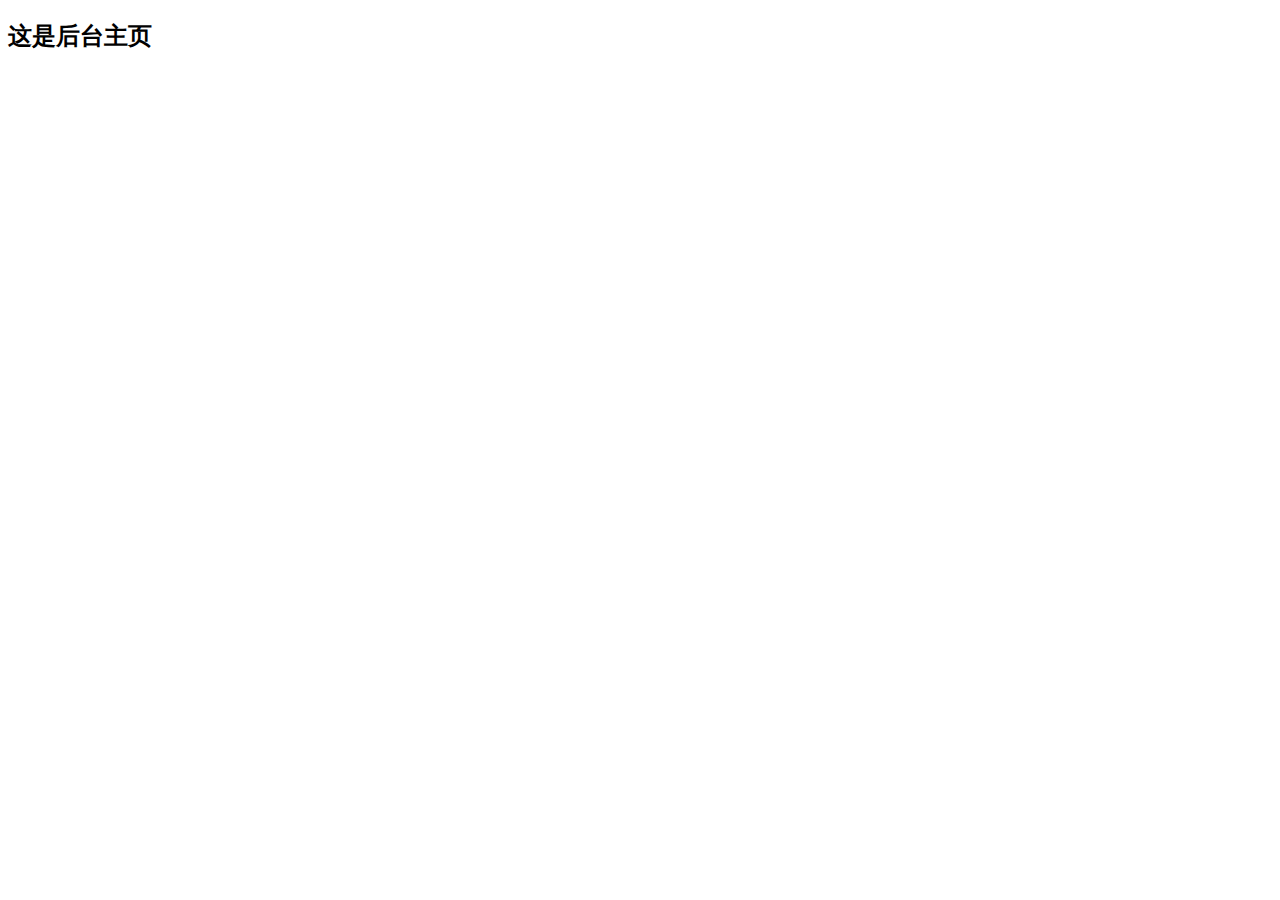
==== home/index.html @ 5b0a8158 "login完成" ====
<!DOCTYPE html>
<html lang="en">

<head>
    <meta charset="UTF-8">
    <meta name="viewport" content="width=device-width, initial-scale=1.0">
    <title>Document</title>
</head>

<body>
    <h2>这是后台主页</h2>

    <script>

    </script>
</body>

</html>
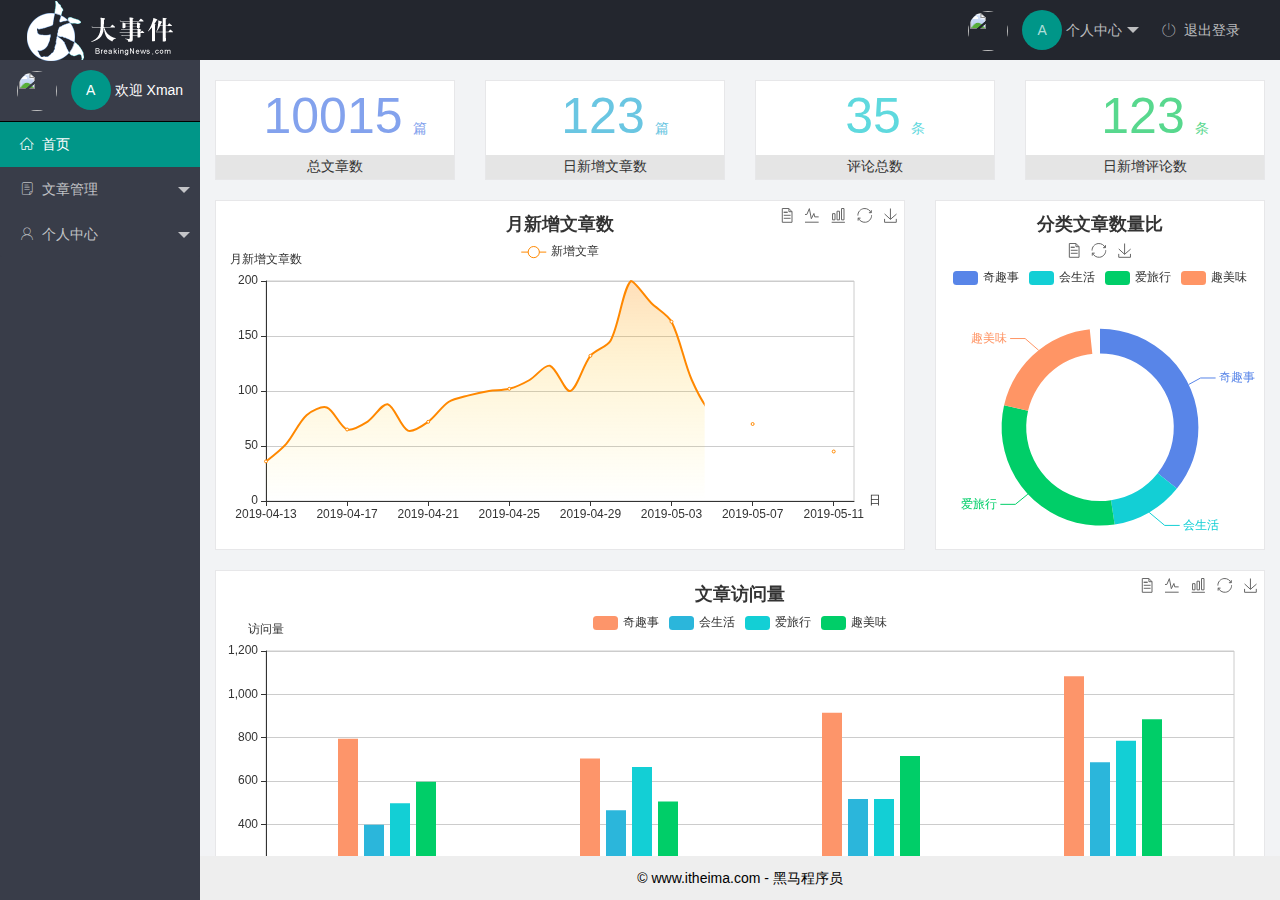
==== commit 1211b656: "index完成" ====
--- a/home/index.html
+++ b/home/index.html
@@ -1,18 +1,86 @@
 <!DOCTYPE html>
-<html lang="en">
+<html>
 
 <head>
-    <meta charset="UTF-8">
-    <meta name="viewport" content="width=device-width, initial-scale=1.0">
-    <title>Document</title>
+    <meta charset="utf-8">
+    <meta name="viewport" content="width=device-width, initial-scale=1, maximum-scale=1">
+    <title>大事件后台</title>
+    <link rel="stylesheet" href="/assets/fonts/iconfont.css">
+    <link rel="stylesheet" href="/assets/lib/layui/css/layui.css">
+    <link rel="stylesheet" href="/assets/css/index.css">
 </head>
 
-<body>
-    <h2>这是后台主页</h2>
+<body class="layui-layout-body">
+    <div class="layui-layout layui-layout-admin">
+        <div class="layui-header">
+            <div class="layui-logo">
+                <img src="/assets/images/logo.png" alt="">
+            </div>
+            <ul class="layui-nav layui-layout-right">
+                <li class="layui-nav-item">
+                    <a href="javascript:;">
+                        <img src="http://t.cn/RCzsdCq" class="layui-nav-img">
+                        <span class="text-avatar">A</span>
+                        个人中心
+                    </a>
+                    <dl class="layui-nav-child">
+                        <dd><a href="">基本资料</a></dd>
+                        <dd><a href="">更换头像</a></dd>
+                        <dd><a href="">重置密码</a></dd>
+                    </dl>
+                </li>
+                <li class="layui-nav-item"><a href="javascript:;" id="logoutBtn">
+                        <span class="iconfont icon-tuichu"></span>退出登录</a></li>
+            </ul>
+        </div>
 
-    <script>
+        <div class="layui-side layui-bg-black">
+            <div class="layui-side-scroll">
+                <div class="userInfo">
+                    <img src="http://t.cn/RCzsdCq" class="layui-nav-img">
+                    <span class="text-avatar">A</span>
+                    <span id="welcome">欢迎 Xman</span>
+                </div>
+                <!-- 左侧导航区域（可配合layui已有的垂直导航） -->
+                <ul class="layui-nav layui-nav-tree" lay-filter="test" lay-shrink="all">
+                    <li class="layui-nav-item layui-this"><a href="/home/dashboard.html" target="layBody">
+                            <span class="iconfont icon-home"></span>首页</a></li>
+                    <li class="layui-nav-item">
+                        <a class="" href="javascript:;">
+                            <span class="iconfont icon-16"></span>文章管理</a>
+                        <dl class="layui-nav-child">
+                            <dd><a href="javascript:;"><i class="layui-icon layui-icon-app"></i> 文章类别</a></dd>
+                            <dd><a href="javascript:;"><i class="layui-icon layui-icon-app"></i> 文章列表</a></dd>
+                            <dd><a href="javascript:;"><i class="layui-icon layui-icon-app"></i> 发布文章</a></dd>
+                        </dl>
+                    </li>
+                    <li class="layui-nav-item">
+                        <a href="javascript:;">
+                            <span class="iconfont icon-user"></span>个人中心</a>
+                        <dl class="layui-nav-child">
+                            <dd><a href="javascript:;"><i class="layui-icon layui-icon-app"></i> 基本资料</a></dd>
+                            <dd><a href="javascript:;"><i class="layui-icon layui-icon-app"></i> 更换头像</a></dd>
+                            <dd><a href="javascript:;"><i class="layui-icon layui-icon-app"></i> 重置密码</a></dd>
+                        </dl>
+                    </li>
+                </ul>
+            </div>
+        </div>
 
-    </script>
+        <div class="layui-body">
+            <!-- 内容主体区域 -->
+            <iframe src="/home/dashboard.html" frameborder="0" name="layBody"></iframe>
+        </div>
+
+        <div class="layui-footer">
+            <!-- 底部固定区域 -->
+            © www.itheima.com - 黑马程序员
+        </div>
+    </div>
+    <script src="/assets/lib/layui/layui.all.js"></script>
+    <script src="/assets/lib/jquery.js"></script>
+    <script src="/assets/js/ajaxBase.js"></script>
+    <script src="/assets/js/index.js"></script>
 </body>
 
 </html>--- a/assets/fonts/iconfont.css
+++ b/assets/fonts/iconfont.css
@@ -0,0 +1,37 @@
+@font-face {font-family: "iconfont";
+  src: url('iconfont.eot?t=1576139966484'); /* IE9 */
+  src: url('iconfont.eot?t=1576139966484#iefix') format('embedded-opentype'), /* IE6-IE8 */
+  url('[data-uri]') format('woff2'),
+  url('iconfont.woff?t=1576139966484') format('woff'),
+  url('iconfont.ttf?t=1576139966484') format('truetype'), /* chrome, firefox, opera, Safari, Android, iOS 4.2+ */
+  url('iconfont.svg?t=1576139966484#iconfont') format('svg'); /* iOS 4.1- */
+}
+
+.iconfont {
+  font-family: "iconfont" !important;
+  font-size: 16px;
+  font-style: normal;
+  -webkit-font-smoothing: antialiased;
+  -moz-osx-font-smoothing: grayscale;
+}
+
+.icon-home:before {
+  content: "\e6a9";
+}
+
+.icon-user:before {
+  content: "\e614";
+}
+
+.icon-pinglun:before {
+  content: "\e616";
+}
+
+.icon-tuichu:before {
+  content: "\e865";
+}
+
+.icon-16:before {
+  content: "\e615";
+}
+
--- a/assets/lib/layui/css/layui.css
+++ b/assets/lib/layui/css/layui.css
@@ -0,0 +1,2 @@
+/** layui-v2.5.6 MIT License By https://www.layui.com */
+ .layui-inline,img{display:inline-block;vertical-align:middle}h1,h2,h3,h4,h5,h6{font-weight:400}.layui-edge,.layui-header,.layui-inline,.layui-main{position:relative}.layui-body,.layui-edge,.layui-elip{overflow:hidden}.layui-btn,.layui-edge,.layui-inline,img{vertical-align:middle}.layui-btn,.layui-disabled,.layui-icon,.layui-unselect{-moz-user-select:none;-webkit-user-select:none;-ms-user-select:none}.layui-elip,.layui-form-checkbox span,.layui-form-pane .layui-form-label{text-overflow:ellipsis;white-space:nowrap}.layui-breadcrumb,.layui-tree-btnGroup{visibility:hidden}blockquote,body,button,dd,div,dl,dt,form,h1,h2,h3,h4,h5,h6,input,li,ol,p,pre,td,textarea,th,ul{margin:0;padding:0;-webkit-tap-highlight-color:rgba(0,0,0,0)}a:active,a:hover{outline:0}img{border:none}li{list-style:none}table{border-collapse:collapse;border-spacing:0}h4,h5,h6{font-size:100%}button,input,optgroup,option,select,textarea{font-family:inherit;font-size:inherit;font-style:inherit;font-weight:inherit;outline:0}pre{white-space:pre-wrap;white-space:-moz-pre-wrap;white-space:-pre-wrap;white-space:-o-pre-wrap;word-wrap:break-word}body{line-height:24px;font:14px Helvetica Neue,Helvetica,PingFang SC,Tahoma,Arial,sans-serif}hr{height:1px;margin:10px 0;border:0;clear:both}a{color:#333;text-decoration:none}a:hover{color:#777}a cite{font-style:normal;*cursor:pointer}.layui-border-box,.layui-border-box *{box-sizing:border-box}.layui-box,.layui-box *{box-sizing:content-box}.layui-clear{clear:both;*zoom:1}.layui-clear:after{content:'\20';clear:both;*zoom:1;display:block;height:0}.layui-inline{*display:inline;*zoom:1}.layui-edge{display:inline-block;width:0;height:0;border-width:6px;border-style:dashed;border-color:transparent}.layui-edge-top{top:-4px;border-bottom-color:#999;border-bottom-style:solid}.layui-edge-right{border-left-color:#999;border-left-style:solid}.layui-edge-bottom{top:2px;border-top-color:#999;border-top-style:solid}.layui-edge-left{border-right-color:#999;border-right-style:solid}.layui-disabled,.layui-disabled:hover{color:#d2d2d2!important;cursor:not-allowed!important}.layui-circle{border-radius:100%}.layui-show{display:block!important}.layui-hide{display:none!important}@font-face{font-family:layui-icon;src:url(../font/iconfont.eot?v=256);src:url(../font/iconfont.eot?v=256#iefix) format('embedded-opentype'),url(../font/iconfont.woff2?v=256) format('woff2'),url(../font/iconfont.woff?v=256) format('woff'),url(../font/iconfont.ttf?v=256) format('truetype'),url(../font/iconfont.svg?v=256#layui-icon) format('svg')}.layui-icon{font-family:layui-icon!important;font-size:16px;font-style:normal;-webkit-font-smoothing:antialiased;-moz-osx-font-smoothing:grayscale}.layui-icon-reply-fill:before{content:"\e611"}.layui-icon-set-fill:before{content:"\e614"}.layui-icon-menu-fill:before{content:"\e60f"}.layui-icon-search:before{content:"\e615"}.layui-icon-share:before{content:"\e641"}.layui-icon-set-sm:before{content:"\e620"}.layui-icon-engine:before{content:"\e628"}.layui-icon-close:before{content:"\1006"}.layui-icon-close-fill:before{content:"\1007"}.layui-icon-chart-screen:before{content:"\e629"}.layui-icon-star:before{content:"\e600"}.layui-icon-circle-dot:before{content:"\e617"}.layui-icon-chat:before{content:"\e606"}.layui-icon-release:before{content:"\e609"}.layui-icon-list:before{content:"\e60a"}.layui-icon-chart:before{content:"\e62c"}.layui-icon-ok-circle:before{content:"\1005"}.layui-icon-layim-theme:before{content:"\e61b"}.layui-icon-table:before{content:"\e62d"}.layui-icon-right:before{content:"\e602"}.layui-icon-left:before{content:"\e603"}.layui-icon-cart-simple:before{content:"\e698"}.layui-icon-face-cry:before{content:"\e69c"}.layui-icon-face-smile:before{content:"\e6af"}.layui-icon-survey:before{content:"\e6b2"}.layui-icon-tree:before{content:"\e62e"}.layui-icon-ie:before{content:"\e7bb"}.layui-icon-upload-circle:before{content:"\e62f"}.layui-icon-add-circle:before{content:"\e61f"}.layui-icon-download-circle:before{content:"\e601"}.layui-icon-templeate-1:before{content:"\e630"}.layui-icon-util:before{content:"\e631"}.layui-icon-face-surprised:before{content:"\e664"}.layui-icon-edit:before{content:"\e642"}.layui-icon-speaker:before{content:"\e645"}.layui-icon-down:before{content:"\e61a"}.layui-icon-file:before{content:"\e621"}.layui-icon-layouts:before{content:"\e632"}.layui-icon-rate-half:before{content:"\e6c9"}.layui-icon-add-circle-fine:before{content:"\e608"}.layui-icon-prev-circle:before{content:"\e633"}.layui-icon-read:before{content:"\e705"}.layui-icon-404:before{content:"\e61c"}.layui-icon-carousel:before{content:"\e634"}.layui-icon-help:before{content:"\e607"}.layui-icon-code-circle:before{content:"\e635"}.layui-icon-windows:before{content:"\e67f"}.layui-icon-water:before{content:"\e636"}.layui-icon-username:before{content:"\e66f"}.layui-icon-find-fill:before{content:"\e670"}.layui-icon-about:before{content:"\e60b"}.layui-icon-location:before{content:"\e715"}.layui-icon-up:before{content:"\e619"}.layui-icon-pause:before{content:"\e651"}.layui-icon-date:before{content:"\e637"}.layui-icon-layim-uploadfile:before{content:"\e61d"}.layui-icon-delete:before{content:"\e640"}.layui-icon-play:before{content:"\e652"}.layui-icon-top:before{content:"\e604"}.layui-icon-firefox:before{content:"\e686"}.layui-icon-friends:before{content:"\e612"}.layui-icon-refresh-3:before{content:"\e9aa"}.layui-icon-ok:before{content:"\e605"}.layui-icon-layer:before{content:"\e638"}.layui-icon-face-smile-fine:before{content:"\e60c"}.layui-icon-dollar:before{content:"\e659"}.layui-icon-group:before{content:"\e613"}.layui-icon-layim-download:before{content:"\e61e"}.layui-icon-picture-fine:before{content:"\e60d"}.layui-icon-link:before{content:"\e64c"}.layui-icon-diamond:before{content:"\e735"}.layui-icon-log:before{content:"\e60e"}.layui-icon-key:before{content:"\e683"}.layui-icon-rate-solid:before{content:"\e67a"}.layui-icon-fonts-del:before{content:"\e64f"}.layui-icon-unlink:before{content:"\e64d"}.layui-icon-fonts-clear:before{content:"\e639"}.layui-icon-triangle-r:before{content:"\e623"}.layui-icon-circle:before{content:"\e63f"}.layui-icon-radio:before{content:"\e643"}.layui-icon-align-center:before{content:"\e647"}.layui-icon-align-right:before{content:"\e648"}.layui-icon-align-left:before{content:"\e649"}.layui-icon-loading-1:before{content:"\e63e"}.layui-icon-return:before{content:"\e65c"}.layui-icon-fonts-strong:before{content:"\e62b"}.layui-icon-upload:before{content:"\e67c"}.layui-icon-dialogue:before{content:"\e63a"}.layui-icon-video:before{content:"\e6ed"}.layui-icon-headset:before{content:"\e6fc"}.layui-icon-cellphone-fine:before{content:"\e63b"}.layui-icon-add-1:before{content:"\e654"}.layui-icon-face-smile-b:before{content:"\e650"}.layui-icon-fonts-html:before{content:"\e64b"}.layui-icon-screen-full:before{content:"\e622"}.layui-icon-form:before{content:"\e63c"}.layui-icon-cart:before{content:"\e657"}.layui-icon-camera-fill:before{content:"\e65d"}.layui-icon-tabs:before{content:"\e62a"}.layui-icon-heart-fill:before{content:"\e68f"}.layui-icon-fonts-code:before{content:"\e64e"}.layui-icon-ios:before{content:"\e680"}.layui-icon-at:before{content:"\e687"}.layui-icon-fire:before{content:"\e756"}.layui-icon-set:before{content:"\e716"}.layui-icon-fonts-u:before{content:"\e646"}.layui-icon-triangle-d:before{content:"\e625"}.layui-icon-tips:before{content:"\e702"}.layui-icon-picture:before{content:"\e64a"}.layui-icon-more-vertical:before{content:"\e671"}.layui-icon-bluetooth:before{content:"\e689"}.layui-icon-flag:before{content:"\e66c"}.layui-icon-loading:before{content:"\e63d"}.layui-icon-fonts-i:before{content:"\e644"}.layui-icon-refresh-1:before{content:"\e666"}.layui-icon-rmb:before{content:"\e65e"}.layui-icon-addition:before{content:"\e624"}.layui-icon-home:before{content:"\e68e"}.layui-icon-time:before{content:"\e68d"}.layui-icon-user:before{content:"\e770"}.layui-icon-notice:before{content:"\e667"}.layui-icon-chrome:before{content:"\e68a"}.layui-icon-edge:before{content:"\e68b"}.layui-icon-login-weibo:before{content:"\e675"}.layui-icon-voice:before{content:"\e688"}.layui-icon-upload-drag:before{content:"\e681"}.layui-icon-login-qq:before{content:"\e676"}.layui-icon-snowflake:before{content:"\e6b1"}.layui-icon-heart:before{content:"\e68c"}.layui-icon-logout:before{content:"\e682"}.layui-icon-file-b:before{content:"\e655"}.layui-icon-template:before{content:"\e663"}.layui-icon-transfer:before{content:"\e691"}.layui-icon-auz:before{content:"\e672"}.layui-icon-console:before{content:"\e665"}.layui-icon-app:before{content:"\e653"}.layui-icon-prev:before{content:"\e65a"}.layui-icon-website:before{content:"\e7ae"}.layui-icon-next:before{content:"\e65b"}.layui-icon-component:before{content:"\e857"}.layui-icon-android:before{content:"\e684"}.layui-icon-more:before{content:"\e65f"}.layui-icon-login-wechat:before{content:"\e677"}.layui-icon-shrink-right:before{content:"\e668"}.layui-icon-spread-left:before{content:"\e66b"}.layui-icon-camera:before{content:"\e660"}.layui-icon-note:before{content:"\e66e"}.layui-icon-refresh:before{content:"\e669"}.layui-icon-female:before{content:"\e661"}.layui-icon-male:before{content:"\e662"}.layui-icon-screen-restore:before{content:"\e758"}.layui-icon-password:before{content:"\e673"}.layui-icon-senior:before{content:"\e674"}.layui-icon-theme:before{content:"\e66a"}.layui-icon-tread:before{content:"\e6c5"}.layui-icon-praise:before{content:"\e6c6"}.layui-icon-star-fill:before{content:"\e658"}.layui-icon-rate:before{content:"\e67b"}.layui-icon-template-1:before{content:"\e656"}.layui-icon-vercode:before{content:"\e679"}.layui-icon-service:before{content:"\e626"}.layui-icon-cellphone:before{content:"\e678"}.layui-icon-print:before{content:"\e66d"}.layui-icon-cols:before{content:"\e610"}.layui-icon-wifi:before{content:"\e7e0"}.layui-icon-export:before{content:"\e67d"}.layui-icon-rss:before{content:"\e808"}.layui-icon-slider:before{content:"\e714"}.layui-icon-email:before{content:"\e618"}.layui-icon-subtraction:before{content:"\e67e"}.layui-icon-mike:before{content:"\e6dc"}.layui-icon-light:before{content:"\e748"}.layui-icon-gift:before{content:"\e627"}.layui-icon-mute:before{content:"\e685"}.layui-icon-reduce-circle:before{content:"\e616"}.layui-icon-music:before{content:"\e690"}.layui-main{width:1140px;margin:0 auto}.layui-header{z-index:1000;height:60px}.layui-header a:hover{transition:all .5s;-webkit-transition:all .5s}.layui-side{position:fixed;left:0;top:0;bottom:0;z-index:999;width:200px;overflow-x:hidden}.layui-side-scroll{position:relative;width:220px;height:100%;overflow-x:hidden}.layui-body{position:absolute;left:200px;right:0;top:0;bottom:0;z-index:998;width:auto;overflow-y:auto;box-sizing:border-box}.layui-layout-body{overflow:hidden}.layui-layout-admin .layui-header{background-color:#23262E}.layui-layout-admin .layui-side{top:60px;width:200px;overflow-x:hidden}.layui-layout-admin .layui-body{position:fixed;top:60px;bottom:44px}.layui-layout-admin .layui-main{width:auto;margin:0 15px}.layui-layout-admin .layui-footer{position:fixed;left:200px;right:0;bottom:0;height:44px;line-height:44px;padding:0 15px;background-color:#eee}.layui-layout-admin .layui-logo{position:absolute;left:0;top:0;width:200px;height:100%;line-height:60px;text-align:center;color:#009688;font-size:16px}.layui-layout-admin .layui-header .layui-nav{background:0 0}.layui-layout-left{position:absolute!important;left:200px;top:0}.layui-layout-right{position:absolute!important;right:0;top:0}.layui-container{position:relative;margin:0 auto;padding:0 15px;box-sizing:border-box}.layui-fluid{position:relative;margin:0 auto;padding:0 15px}.layui-row:after,.layui-row:before{content:'';display:block;clear:both}.layui-col-lg1,.layui-col-lg10,.layui-col-lg11,.layui-col-lg12,.layui-col-lg2,.layui-col-lg3,.layui-col-lg4,.layui-col-lg5,.layui-col-lg6,.layui-col-lg7,.layui-col-lg8,.layui-col-lg9,.layui-col-md1,.layui-col-md10,.layui-col-md11,.layui-col-md12,.layui-col-md2,.layui-col-md3,.layui-col-md4,.layui-col-md5,.layui-col-md6,.layui-col-md7,.layui-col-md8,.layui-col-md9,.layui-col-sm1,.layui-col-sm10,.layui-col-sm11,.layui-col-sm12,.layui-col-sm2,.layui-col-sm3,.layui-col-sm4,.layui-col-sm5,.layui-col-sm6,.layui-col-sm7,.layui-col-sm8,.layui-col-sm9,.layui-col-xs1,.layui-col-xs10,.layui-col-xs11,.layui-col-xs12,.layui-col-xs2,.layui-col-xs3,.layui-col-xs4,.layui-col-xs5,.layui-col-xs6,.layui-col-xs7,.layui-col-xs8,.layui-col-xs9{position:relative;display:block;box-sizing:border-box}.layui-col-xs1,.layui-col-xs10,.layui-col-xs11,.layui-col-xs12,.layui-col-xs2,.layui-col-xs3,.layui-col-xs4,.layui-col-xs5,.layui-col-xs6,.layui-col-xs7,.layui-col-xs8,.layui-col-xs9{float:left}.layui-col-xs1{width:8.33333333%}.layui-col-xs2{width:16.66666667%}.layui-col-xs3{width:25%}.layui-col-xs4{width:33.33333333%}.layui-col-xs5{width:41.66666667%}.layui-col-xs6{width:50%}.layui-col-xs7{width:58.33333333%}.layui-col-xs8{width:66.66666667%}.layui-col-xs9{width:75%}.layui-col-xs10{width:83.33333333%}.layui-col-xs11{width:91.66666667%}.layui-col-xs12{width:100%}.layui-col-xs-offset1{margin-left:8.33333333%}.layui-col-xs-offset2{margin-left:16.66666667%}.layui-col-xs-offset3{margin-left:25%}.layui-col-xs-offset4{margin-left:33.33333333%}.layui-col-xs-offset5{margin-left:41.66666667%}.layui-col-xs-offset6{margin-left:50%}.layui-col-xs-offset7{margin-left:58.33333333%}.layui-col-xs-offset8{margin-left:66.66666667%}.layui-col-xs-offset9{margin-left:75%}.layui-col-xs-offset10{margin-left:83.33333333%}.layui-col-xs-offset11{margin-left:91.66666667%}.layui-col-xs-offset12{margin-left:100%}@media screen and (max-width:768px){.layui-hide-xs{display:none!important}.layui-show-xs-block{display:block!important}.layui-show-xs-inline{display:inline!important}.layui-show-xs-inline-block{display:inline-block!important}}@media screen and (min-width:768px){.layui-container{width:750px}.layui-hide-sm{display:none!important}.layui-show-sm-block{display:block!important}.layui-show-sm-inline{display:inline!important}.layui-show-sm-inline-block{display:inline-block!important}.layui-col-sm1,.layui-col-sm10,.layui-col-sm11,.layui-col-sm12,.layui-col-sm2,.layui-col-sm3,.layui-col-sm4,.layui-col-sm5,.layui-col-sm6,.layui-col-sm7,.layui-col-sm8,.layui-col-sm9{float:left}.layui-col-sm1{width:8.33333333%}.layui-col-sm2{width:16.66666667%}.layui-col-sm3{width:25%}.layui-col-sm4{width:33.33333333%}.layui-col-sm5{width:41.66666667%}.layui-col-sm6{width:50%}.layui-col-sm7{width:58.33333333%}.layui-col-sm8{width:66.66666667%}.layui-col-sm9{width:75%}.layui-col-sm10{width:83.33333333%}.layui-col-sm11{width:91.66666667%}.layui-col-sm12{width:100%}.layui-col-sm-offset1{margin-left:8.33333333%}.layui-col-sm-offset2{margin-left:16.66666667%}.layui-col-sm-offset3{margin-left:25%}.layui-col-sm-offset4{margin-left:33.33333333%}.layui-col-sm-offset5{margin-left:41.66666667%}.layui-col-sm-offset6{margin-left:50%}.layui-col-sm-offset7{margin-left:58.33333333%}.layui-col-sm-offset8{margin-left:66.66666667%}.layui-col-sm-offset9{margin-left:75%}.layui-col-sm-offset10{margin-left:83.33333333%}.layui-col-sm-offset11{margin-left:91.66666667%}.layui-col-sm-offset12{margin-left:100%}}@media screen and (min-width:992px){.layui-container{width:970px}.layui-hide-md{display:none!important}.layui-show-md-block{display:block!important}.layui-show-md-inline{display:inline!important}.layui-show-md-inline-block{display:inline-block!important}.layui-col-md1,.layui-col-md10,.layui-col-md11,.layui-col-md12,.layui-col-md2,.layui-col-md3,.layui-col-md4,.layui-col-md5,.layui-col-md6,.layui-col-md7,.layui-col-md8,.layui-col-md9{float:left}.layui-col-md1{width:8.33333333%}.layui-col-md2{width:16.66666667%}.layui-col-md3{width:25%}.layui-col-md4{width:33.33333333%}.layui-col-md5{width:41.66666667%}.layui-col-md6{width:50%}.layui-col-md7{width:58.33333333%}.layui-col-md8{width:66.66666667%}.layui-col-md9{width:75%}.layui-col-md10{width:83.33333333%}.layui-col-md11{width:91.66666667%}.layui-col-md12{width:100%}.layui-col-md-offset1{margin-left:8.33333333%}.layui-col-md-offset2{margin-left:16.66666667%}.layui-col-md-offset3{margin-left:25%}.layui-col-md-offset4{margin-left:33.33333333%}.layui-col-md-offset5{margin-left:41.66666667%}.layui-col-md-offset6{margin-left:50%}.layui-col-md-offset7{margin-left:58.33333333%}.layui-col-md-offset8{margin-left:66.66666667%}.layui-col-md-offset9{margin-left:75%}.layui-col-md-offset10{margin-left:83.33333333%}.layui-col-md-offset11{margin-left:91.66666667%}.layui-col-md-offset12{margin-left:100%}}@media screen and (min-width:1200px){.layui-container{width:1170px}.layui-hide-lg{display:none!important}.layui-show-lg-block{display:block!important}.layui-show-lg-inline{display:inline!important}.layui-show-lg-inline-block{display:inline-block!important}.layui-col-lg1,.layui-col-lg10,.layui-col-lg11,.layui-col-lg12,.layui-col-lg2,.layui-col-lg3,.layui-col-lg4,.layui-col-lg5,.layui-col-lg6,.layui-col-lg7,.layui-col-lg8,.layui-col-lg9{float:left}.layui-col-lg1{width:8.33333333%}.layui-col-lg2{width:16.66666667%}.layui-col-lg3{width:25%}.layui-col-lg4{width:33.33333333%}.layui-col-lg5{width:41.66666667%}.layui-col-lg6{width:50%}.layui-col-lg7{width:58.33333333%}.layui-col-lg8{width:66.66666667%}.layui-col-lg9{width:75%}.layui-col-lg10{width:83.33333333%}.layui-col-lg11{width:91.66666667%}.layui-col-lg12{width:100%}.layui-col-lg-offset1{margin-left:8.33333333%}.layui-col-lg-offset2{margin-left:16.66666667%}.layui-col-lg-offset3{margin-left:25%}.layui-col-lg-offset4{margin-left:33.33333333%}.layui-col-lg-offset5{margin-left:41.66666667%}.layui-col-lg-offset6{margin-left:50%}.layui-col-lg-offset7{margin-left:58.33333333%}.layui-col-lg-offset8{margin-left:66.66666667%}.layui-col-lg-offset9{margin-left:75%}.layui-col-lg-offset10{margin-left:83.33333333%}.layui-col-lg-offset11{margin-left:91.66666667%}.layui-col-lg-offset12{margin-left:100%}}.layui-col-space1{margin:-.5px}.layui-col-space1>*{padding:.5px}.layui-col-space2{margin:-1px}.layui-col-space2>*{padding:1px}.layui-col-space4{margin:-2px}.layui-col-space4>*{padding:2px}.layui-col-space5{margin:-2.5px}.layui-col-space5>*{padding:2.5px}.layui-col-space6{margin:-3px}.layui-col-space6>*{padding:3px}.layui-col-space8{margin:-4px}.layui-col-space8>*{padding:4px}.layui-col-space10{margin:-5px}.layui-col-space10>*{padding:5px}.layui-col-space12{margin:-6px}.layui-col-space12>*{padding:6px}.layui-col-space14{margin:-7px}.layui-col-space14>*{padding:7px}.layui-col-space15{margin:-7.5px}.layui-col-space15>*{padding:7.5px}.layui-col-space16{margin:-8px}.layui-col-space16>*{padding:8px}.layui-col-space18{margin:-9px}.layui-col-space18>*{padding:9px}.layui-col-space20{margin:-10px}.layui-col-space20>*{padding:10px}.layui-col-space22{margin:-11px}.layui-col-space22>*{padding:11px}.layui-col-space24{margin:-12px}.layui-col-space24>*{padding:12px}.layui-col-space25{margin:-12.5px}.layui-col-space25>*{padding:12.5px}.layui-col-space26{margin:-13px}.layui-col-space26>*{padding:13px}.layui-col-space28{margin:-14px}.layui-col-space28>*{padding:14px}.layui-col-space30{margin:-15px}.layui-col-space30>*{padding:15px}.layui-btn,.layui-input,.layui-select,.layui-textarea,.layui-upload-button{outline:0;-webkit-appearance:none;transition:all .3s;-webkit-transition:all .3s;box-sizing:border-box}.layui-elem-quote{margin-bottom:10px;padding:15px;line-height:22px;border-left:5px solid #009688;border-radius:0 2px 2px 0;background-color:#f2f2f2}.layui-quote-nm{border-style:solid;border-width:1px 1px 1px 5px;background:0 0}.layui-elem-field{margin-bottom:10px;padding:0;border-width:1px;border-style:solid}.layui-elem-field legend{margin-left:20px;padding:0 10px;font-size:20px;font-weight:300}.layui-field-title{margin:10px 0 20px;border-width:1px 0 0}.layui-field-box{padding:10px 15px}.layui-field-title .layui-field-box{padding:10px 0}.layui-progress{position:relative;height:6px;border-radius:20px;background-color:#e2e2e2}.layui-progress-bar{position:absolute;left:0;top:0;width:0;max-width:100%;height:6px;border-radius:20px;text-align:right;background-color:#5FB878;transition:all .3s;-webkit-transition:all .3s}.layui-progress-big,.layui-progress-big .layui-progress-bar{height:18px;line-height:18px}.layui-progress-text{position:relative;top:-20px;line-height:18px;font-size:12px;color:#666}.layui-progress-big .layui-progress-text{position:static;padding:0 10px;color:#fff}.layui-collapse{border-width:1px;border-style:solid;border-radius:2px}.layui-colla-content,.layui-colla-item{border-top-width:1px;border-top-style:solid}.layui-colla-item:first-child{border-top:none}.layui-colla-title{position:relative;height:42px;line-height:42px;padding:0 15px 0 35px;color:#333;background-color:#f2f2f2;cursor:pointer;font-size:14px;overflow:hidden}.layui-colla-content{display:none;padding:10px 15px;line-height:22px;color:#666}.layui-colla-icon{position:absolute;left:15px;top:0;font-size:14px}.layui-card{margin-bottom:15px;border-radius:2px;background-color:#fff;box-shadow:0 1px 2px 0 rgba(0,0,0,.05)}.layui-card:last-child{margin-bottom:0}.layui-card-header{position:relative;height:42px;line-height:42px;padding:0 15px;border-bottom:1px solid #f6f6f6;color:#333;border-radius:2px 2px 0 0;font-size:14px}.layui-bg-black,.layui-bg-blue,.layui-bg-cyan,.layui-bg-green,.layui-bg-orange,.layui-bg-red{color:#fff!important}.layui-card-body{position:relative;padding:10px 15px;line-height:24px}.layui-card-body[pad15]{padding:15px}.layui-card-body[pad20]{padding:20px}.layui-card-body .layui-table{margin:5px 0}.layui-card .layui-tab{margin:0}.layui-panel-window{position:relative;padding:15px;border-radius:0;border-top:5px solid #E6E6E6;background-color:#fff}.layui-auxiliar-moving{position:fixed;left:0;right:0;top:0;bottom:0;width:100%;height:100%;background:0 0;z-index:9999999999}.layui-form-label,.layui-form-mid,.layui-form-select,.layui-input-block,.layui-input-inline,.layui-textarea{position:relative}.layui-bg-red{background-color:#FF5722!important}.layui-bg-orange{background-color:#FFB800!important}.layui-bg-green{background-color:#009688!important}.layui-bg-cyan{background-color:#2F4056!important}.layui-bg-blue{background-color:#1E9FFF!important}.layui-bg-black{background-color:#393D49!important}.layui-bg-gray{background-color:#eee!important;color:#666!important}.layui-badge-rim,.layui-colla-content,.layui-colla-item,.layui-collapse,.layui-elem-field,.layui-form-pane .layui-form-item[pane],.layui-form-pane .layui-form-label,.layui-input,.layui-layedit,.layui-layedit-tool,.layui-quote-nm,.layui-select,.layui-tab-bar,.layui-tab-card,.layui-tab-title,.layui-tab-title .layui-this:after,.layui-textarea{border-color:#e6e6e6}.layui-timeline-item:before,hr{background-color:#e6e6e6}.layui-text{line-height:22px;font-size:14px;color:#666}.layui-text h1,.layui-text h2,.layui-text h3{font-weight:500;color:#333}.layui-text h1{font-size:30px}.layui-text h2{font-size:24px}.layui-text h3{font-size:18px}.layui-text a:not(.layui-btn){color:#01AAED}.layui-text a:not(.layui-btn):hover{text-decoration:underline}.layui-text ul{padding:5px 0 5px 15px}.layui-text ul li{margin-top:5px;list-style-type:disc}.layui-text em,.layui-word-aux{color:#999!important;padding:0 5px!important}.layui-btn{display:inline-block;height:38px;line-height:38px;padding:0 18px;background-color:#009688;color:#fff;white-space:nowrap;text-align:center;font-size:14px;border:none;border-radius:2px;cursor:pointer}.layui-btn:hover{opacity:.8;filter:alpha(opacity=80);color:#fff}.layui-btn:active{opacity:1;filter:alpha(opacity=100)}.layui-btn+.layui-btn{margin-left:10px}.layui-btn-container{font-size:0}.layui-btn-container .layui-btn{margin-right:10px;margin-bottom:10px}.layui-btn-container .layui-btn+.layui-btn{margin-left:0}.layui-table .layui-btn-container .layui-btn{margin-bottom:9px}.layui-btn-radius{border-radius:100px}.layui-btn .layui-icon{margin-right:3px;font-size:18px;vertical-align:bottom;vertical-align:middle\9}.layui-btn-primary{border:1px solid #C9C9C9;background-color:#fff;color:#555}.layui-btn-primary:hover{border-color:#009688;color:#333}.layui-btn-normal{background-color:#1E9FFF}.layui-btn-warm{background-color:#FFB800}.layui-btn-danger{background-color:#FF5722}.layui-btn-checked{background-color:#5FB878}.layui-btn-disabled,.layui-btn-disabled:active,.layui-btn-disabled:hover{border:1px solid #e6e6e6;background-color:#FBFBFB;color:#C9C9C9;cursor:not-allowed;opacity:1}.layui-btn-lg{height:44px;line-height:44px;padding:0 25px;font-size:16px}.layui-btn-sm{height:30px;line-height:30px;padding:0 10px;font-size:12px}.layui-btn-sm i{font-size:16px!important}.layui-btn-xs{height:22px;line-height:22px;padding:0 5px;font-size:12px}.layui-btn-xs i{font-size:14px!important}.layui-btn-group{display:inline-block;vertical-align:middle;font-size:0}.layui-btn-group .layui-btn{margin-left:0!important;margin-right:0!important;border-left:1px solid rgba(255,255,255,.5);border-radius:0}.layui-btn-group .layui-btn-primary{border-left:none}.layui-btn-group .layui-btn-primary:hover{border-color:#C9C9C9;color:#009688}.layui-btn-group .layui-btn:first-child{border-left:none;border-radius:2px 0 0 2px}.layui-btn-group .layui-btn-primary:first-child{border-left:1px solid #c9c9c9}.layui-btn-group .layui-btn:last-child{border-radius:0 2px 2px 0}.layui-btn-group .layui-btn+.layui-btn{margin-left:0}.layui-btn-group+.layui-btn-group{margin-left:10px}.layui-btn-fluid{width:100%}.layui-input,.layui-select,.layui-textarea{height:38px;line-height:1.3;line-height:38px\9;border-width:1px;border-style:solid;background-color:#fff;border-radius:2px}.layui-input::-webkit-input-placeholder,.layui-select::-webkit-input-placeholder,.layui-textarea::-webkit-input-placeholder{line-height:1.3}.layui-input,.layui-textarea{display:block;width:100%;padding-left:10px}.layui-input:hover,.layui-textarea:hover{border-color:#D2D2D2!important}.layui-input:focus,.layui-textarea:focus{border-color:#C9C9C9!important}.layui-textarea{min-height:100px;height:auto;line-height:20px;padding:6px 10px;resize:vertical}.layui-select{padding:0 10px}.layui-form input[type=checkbox],.layui-form input[type=radio],.layui-form select{display:none}.layui-form [lay-ignore]{display:initial}.layui-form-item{margin-bottom:15px;clear:both;*zoom:1}.layui-form-item:after{content:'\20';clear:both;*zoom:1;display:block;height:0}.layui-form-label{float:left;display:block;padding:9px 15px;width:80px;font-weight:400;line-height:20px;text-align:right}.layui-form-label-col{display:block;float:none;padding:9px 0;line-height:20px;text-align:left}.layui-form-item .layui-inline{margin-bottom:5px;margin-right:10px}.layui-input-block{margin-left:110px;min-height:36px}.layui-input-inline{display:inline-block;vertical-align:middle}.layui-form-item .layui-input-inline{float:left;width:190px;margin-right:10px}.layui-form-text .layui-input-inline{width:auto}.layui-form-mid{float:left;display:block;padding:9px 0!important;line-height:20px;margin-right:10px}.layui-form-danger+.layui-form-select .layui-input,.layui-form-danger:focus{border-color:#FF5722!important}.layui-form-select .layui-input{padding-right:30px;cursor:pointer}.layui-form-select .layui-edge{position:absolute;right:10px;top:50%;margin-top:-3px;cursor:pointer;border-width:6px;border-top-color:#c2c2c2;border-top-style:solid;transition:all .3s;-webkit-transition:all .3s}.layui-form-select dl{display:none;position:absolute;left:0;top:42px;padding:5px 0;z-index:899;min-width:100%;border:1px solid #d2d2d2;max-height:300px;overflow-y:auto;background-color:#fff;border-radius:2px;box-shadow:0 2px 4px rgba(0,0,0,.12);box-sizing:border-box}.layui-form-select dl dd,.layui-form-select dl dt{padding:0 10px;line-height:36px;white-space:nowrap;overflow:hidden;text-overflow:ellipsis}.layui-form-select dl dt{font-size:12px;color:#999}.layui-form-select dl dd{cursor:pointer}.layui-form-select dl dd:hover{background-color:#f2f2f2;-webkit-transition:.5s all;transition:.5s all}.layui-form-select .layui-select-group dd{padding-left:20px}.layui-form-select dl dd.layui-select-tips{padding-left:10px!important;color:#999}.layui-form-select dl dd.layui-this{background-color:#5FB878;color:#fff}.layui-form-checkbox,.layui-form-select dl dd.layui-disabled{background-color:#fff}.layui-form-selected dl{display:block}.layui-form-checkbox,.layui-form-checkbox *,.layui-form-switch{display:inline-block;vertical-align:middle}.layui-form-selected .layui-edge{margin-top:-9px;-webkit-transform:rotate(180deg);transform:rotate(180deg);margin-top:-3px\9}:root .layui-form-selected .layui-edge{margin-top:-9px\0/IE9}.layui-form-selectup dl{top:auto;bottom:42px}.layui-select-none{margin:5px 0;text-align:center;color:#999}.layui-select-disabled .layui-disabled{border-color:#eee!important}.layui-select-disabled .layui-edge{border-top-color:#d2d2d2}.layui-form-checkbox{position:relative;height:30px;line-height:30px;margin-right:10px;padding-right:30px;cursor:pointer;font-size:0;-webkit-transition:.1s linear;transition:.1s linear;box-sizing:border-box}.layui-form-checkbox span{padding:0 10px;height:100%;font-size:14px;border-radius:2px 0 0 2px;background-color:#d2d2d2;color:#fff;overflow:hidden}.layui-form-checkbox:hover span{background-color:#c2c2c2}.layui-form-checkbox i{position:absolute;right:0;top:0;width:30px;height:28px;border:1px solid #d2d2d2;border-left:none;border-radius:0 2px 2px 0;color:#fff;font-size:20px;text-align:center}.layui-form-checkbox:hover i{border-color:#c2c2c2;color:#c2c2c2}.layui-form-checked,.layui-form-checked:hover{border-color:#5FB878}.layui-form-checked span,.layui-form-checked:hover span{background-color:#5FB878}.layui-form-checked i,.layui-form-checked:hover i{color:#5FB878}.layui-form-item .layui-form-checkbox{margin-top:4px}.layui-form-checkbox[lay-skin=primary]{height:auto!important;line-height:normal!important;min-width:18px;min-height:18px;border:none!important;margin-right:0;padding-left:28px;padding-right:0;background:0 0}.layui-form-checkbox[lay-skin=primary] span{padding-left:0;padding-right:15px;line-height:18px;background:0 0;color:#666}.layui-form-checkbox[lay-skin=primary] i{right:auto;left:0;width:16px;height:16px;line-height:16px;border:1px solid #d2d2d2;font-size:12px;border-radius:2px;background-color:#fff;-webkit-transition:.1s linear;transition:.1s linear}.layui-form-checkbox[lay-skin=primary]:hover i{border-color:#5FB878;color:#fff}.layui-form-checked[lay-skin=primary] i{border-color:#5FB878!important;background-color:#5FB878;color:#fff}.layui-checkbox-disbaled[lay-skin=primary] span{background:0 0!important;color:#c2c2c2}.layui-checkbox-disbaled[lay-skin=primary]:hover i{border-color:#d2d2d2}.layui-form-item .layui-form-checkbox[lay-skin=primary]{margin-top:10px}.layui-form-switch{position:relative;height:22px;line-height:22px;min-width:35px;padding:0 5px;margin-top:8px;border:1px solid #d2d2d2;border-radius:20px;cursor:pointer;background-color:#fff;-webkit-transition:.1s linear;transition:.1s linear}.layui-form-switch i{position:absolute;left:5px;top:3px;width:16px;height:16px;border-radius:20px;background-color:#d2d2d2;-webkit-transition:.1s linear;transition:.1s linear}.layui-form-switch em{position:relative;top:0;width:25px;margin-left:21px;padding:0!important;text-align:center!important;color:#999!important;font-style:normal!important;font-size:12px}.layui-form-onswitch{border-color:#5FB878;background-color:#5FB878}.layui-checkbox-disbaled,.layui-checkbox-disbaled i{border-color:#e2e2e2!important}.layui-form-onswitch i{left:100%;margin-left:-21px;background-color:#fff}.layui-form-onswitch em{margin-left:5px;margin-right:21px;color:#fff!important}.layui-checkbox-disbaled span{background-color:#e2e2e2!important}.layui-checkbox-disbaled:hover i{color:#fff!important}[lay-radio]{display:none}.layui-form-radio,.layui-form-radio *{display:inline-block;vertical-align:middle}.layui-form-radio{line-height:28px;margin:6px 10px 0 0;padding-right:10px;cursor:pointer;font-size:0}.layui-form-radio *{font-size:14px}.layui-form-radio>i{margin-right:8px;font-size:22px;color:#c2c2c2}.layui-form-radio>i:hover,.layui-form-radioed>i{color:#5FB878}.layui-radio-disbaled>i{color:#e2e2e2!important}.layui-form-pane .layui-form-label{width:110px;padding:8px 15px;height:38px;line-height:20px;border-width:1px;border-style:solid;border-radius:2px 0 0 2px;text-align:center;background-color:#FBFBFB;overflow:hidden;box-sizing:border-box}.layui-form-pane .layui-input-inline{margin-left:-1px}.layui-form-pane .layui-input-block{margin-left:110px;left:-1px}.layui-form-pane .layui-input{border-radius:0 2px 2px 0}.layui-form-pane .layui-form-text .layui-form-label{float:none;width:100%;border-radius:2px;box-sizing:border-box;text-align:left}.layui-form-pane .layui-form-text .layui-input-inline{display:block;margin:0;top:-1px;clear:both}.layui-form-pane .layui-form-text .layui-input-block{margin:0;left:0;top:-1px}.layui-form-pane .layui-form-text .layui-textarea{min-height:100px;border-radius:0 0 2px 2px}.layui-form-pane .layui-form-checkbox{margin:4px 0 4px 10px}.layui-form-pane .layui-form-radio,.layui-form-pane .layui-form-switch{margin-top:6px;margin-left:10px}.layui-form-pane .layui-form-item[pane]{position:relative;border-width:1px;border-style:solid}.layui-form-pane .layui-form-item[pane] .layui-form-label{position:absolute;left:0;top:0;height:100%;border-width:0 1px 0 0}.layui-form-pane .layui-form-item[pane] .layui-input-inline{margin-left:110px}@media screen and (max-width:450px){.layui-form-item .layui-form-label{text-overflow:ellipsis;overflow:hidden;white-space:nowrap}.layui-form-item .layui-inline{display:block;margin-right:0;margin-bottom:20px;clear:both}.layui-form-item .layui-inline:after{content:'\20';clear:both;display:block;height:0}.layui-form-item .layui-input-inline{display:block;float:none;left:-3px;width:auto;margin:0 0 10px 112px}.layui-form-item .layui-input-inline+.layui-form-mid{margin-left:110px;top:-5px;padding:0}.layui-form-item .layui-form-checkbox{margin-right:5px;margin-bottom:5px}}.layui-layedit{border-width:1px;border-style:solid;border-radius:2px}.layui-layedit-tool{padding:3px 5px;border-bottom-width:1px;border-bottom-style:solid;font-size:0}.layedit-tool-fixed{position:fixed;top:0;border-top:1px solid #e2e2e2}.layui-layedit-tool .layedit-tool-mid,.layui-layedit-tool .layui-icon{display:inline-block;vertical-align:middle;text-align:center;font-size:14px}.layui-layedit-tool .layui-icon{position:relative;width:32px;height:30px;line-height:30px;margin:3px 5px;color:#777;cursor:pointer;border-radius:2px}.layui-layedit-tool .layui-icon:hover{color:#393D49}.layui-layedit-tool .layui-icon:active{color:#000}.layui-layedit-tool .layedit-tool-active{background-color:#e2e2e2;color:#000}.layui-layedit-tool .layui-disabled,.layui-layedit-tool .layui-disabled:hover{color:#d2d2d2;cursor:not-allowed}.layui-layedit-tool .layedit-tool-mid{width:1px;height:18px;margin:0 10px;background-color:#d2d2d2}.layedit-tool-html{width:50px!important;font-size:30px!important}.layedit-tool-b,.layedit-tool-code,.layedit-tool-help{font-size:16px!important}.layedit-tool-d,.layedit-tool-face,.layedit-tool-image,.layedit-tool-unlink{font-size:18px!important}.layedit-tool-image input{position:absolute;font-size:0;left:0;top:0;width:100%;height:100%;opacity:.01;filter:Alpha(opacity=1);cursor:pointer}.layui-layedit-iframe iframe{display:block;width:100%}#LAY_layedit_code{overflow:hidden}.layui-laypage{display:inline-block;*display:inline;*zoom:1;vertical-align:middle;margin:10px 0;font-size:0}.layui-laypage>a:first-child,.layui-laypage>a:first-child em{border-radius:2px 0 0 2px}.layui-laypage>a:last-child,.layui-laypage>a:last-child em{border-radius:0 2px 2px 0}.layui-laypage>:first-child{margin-left:0!important}.layui-laypage>:last-child{margin-right:0!important}.layui-laypage a,.layui-laypage button,.layui-laypage input,.layui-laypage select,.layui-laypage span{border:1px solid #e2e2e2}.layui-laypage a,.layui-laypage span{display:inline-block;*display:inline;*zoom:1;vertical-align:middle;padding:0 15px;height:28px;line-height:28px;margin:0 -1px 5px 0;background-color:#fff;color:#333;font-size:12px}.layui-flow-more a *,.layui-laypage input,.layui-table-view select[lay-ignore]{display:inline-block}.layui-laypage a:hover{color:#009688}.layui-laypage em{font-style:normal}.layui-laypage .layui-laypage-spr{color:#999;font-weight:700}.layui-laypage a{text-decoration:none}.layui-laypage .layui-laypage-curr{position:relative}.layui-laypage .layui-laypage-curr em{position:relative;color:#fff}.layui-laypage .layui-laypage-curr .layui-laypage-em{position:absolute;left:-1px;top:-1px;padding:1px;width:100%;height:100%;background-color:#009688}.layui-laypage-em{border-radius:2px}.layui-laypage-next em,.layui-laypage-prev em{font-family:Sim sun;font-size:16px}.layui-laypage .layui-laypage-count,.layui-laypage .layui-laypage-limits,.layui-laypage .layui-laypage-refresh,.layui-laypage .layui-laypage-skip{margin-left:10px;margin-right:10px;padding:0;border:none}.layui-laypage .layui-laypage-limits,.layui-laypage .layui-laypage-refresh{vertical-align:top}.layui-laypage .layui-laypage-refresh i{font-size:18px;cursor:pointer}.layui-laypage select{height:22px;padding:3px;border-radius:2px;cursor:pointer}.layui-laypage .layui-laypage-skip{height:30px;line-height:30px;color:#999}.layui-laypage button,.layui-laypage input{height:30px;line-height:30px;border-radius:2px;vertical-align:top;background-color:#fff;box-sizing:border-box}.layui-laypage input{width:40px;margin:0 10px;padding:0 3px;text-align:center}.layui-laypage input:focus,.layui-laypage select:focus{border-color:#009688!important}.layui-laypage button{margin-left:10px;padding:0 10px;cursor:pointer}.layui-table,.layui-table-view{margin:10px 0}.layui-flow-more{margin:10px 0;text-align:center;color:#999;font-size:14px}.layui-flow-more a{height:32px;line-height:32px}.layui-flow-more a *{vertical-align:top}.layui-flow-more a cite{padding:0 20px;border-radius:3px;background-color:#eee;color:#333;font-style:normal}.layui-flow-more a cite:hover{opacity:.8}.layui-flow-more a i{font-size:30px;color:#737383}.layui-table{width:100%;background-color:#fff;color:#666}.layui-table tr{transition:all .3s;-webkit-transition:all .3s}.layui-table th{text-align:left;font-weight:400}.layui-table tbody tr:hover,.layui-table thead tr,.layui-table-click,.layui-table-header,.layui-table-hover,.layui-table-mend,.layui-table-patch,.layui-table-tool,.layui-table-total,.layui-table-total tr,.layui-table[lay-even] tr:nth-child(even){background-color:#f2f2f2}.layui-table td,.layui-table th,.layui-table-col-set,.layui-table-fixed-r,.layui-table-grid-down,.layui-table-header,.layui-table-page,.layui-table-tips-main,.layui-table-tool,.layui-table-total,.layui-table-view,.layui-table[lay-skin=line],.layui-table[lay-skin=row]{border-width:1px;border-style:solid;border-color:#e6e6e6}.layui-table td,.layui-table th{position:relative;padding:9px 15px;min-height:20px;line-height:20px;font-size:14px}.layui-table[lay-skin=line] td,.layui-table[lay-skin=line] th{border-width:0 0 1px}.layui-table[lay-skin=row] td,.layui-table[lay-skin=row] th{border-width:0 1px 0 0}.layui-table[lay-skin=nob] td,.layui-table[lay-skin=nob] th{border:none}.layui-table img{max-width:100px}.layui-table[lay-size=lg] td,.layui-table[lay-size=lg] th{padding:15px 30px}.layui-table-view .layui-table[lay-size=lg] .layui-table-cell{height:40px;line-height:40px}.layui-table[lay-size=sm] td,.layui-table[lay-size=sm] th{font-size:12px;padding:5px 10px}.layui-table-view .layui-table[lay-size=sm] .layui-table-cell{height:20px;line-height:20px}.layui-table[lay-data]{display:none}.layui-table-box{position:relative;overflow:hidden}.layui-table-view .layui-table{position:relative;width:auto;margin:0}.layui-table-view .layui-table[lay-skin=line]{border-width:0 1px 0 0}.layui-table-view .layui-table[lay-skin=row]{border-width:0 0 1px}.layui-table-view .layui-table td,.layui-table-view .layui-table th{padding:5px 0;border-top:none;border-left:none}.layui-table-view .layui-table th.layui-unselect .layui-table-cell span{cursor:pointer}.layui-table-view .layui-table td{cursor:default}.layui-table-view .layui-table td[data-edit=text]{cursor:text}.layui-table-view .layui-form-checkbox[lay-skin=primary] i{width:18px;height:18px}.layui-table-view .layui-form-radio{line-height:0;padding:0}.layui-table-view .layui-form-radio>i{margin:0;font-size:20px}.layui-table-init{position:absolute;left:0;top:0;width:100%;height:100%;text-align:center;z-index:110}.layui-table-init .layui-icon{position:absolute;left:50%;top:50%;margin:-15px 0 0 -15px;font-size:30px;color:#c2c2c2}.layui-table-header{border-width:0 0 1px;overflow:hidden}.layui-table-header .layui-table{margin-bottom:-1px}.layui-table-tool .layui-inline[lay-event]{position:relative;width:26px;height:26px;padding:5px;line-height:16px;margin-right:10px;text-align:center;color:#333;border:1px solid #ccc;cursor:pointer;-webkit-transition:.5s all;transition:.5s all}.layui-table-tool .layui-inline[lay-event]:hover{border:1px solid #999}.layui-table-tool-temp{padding-right:120px}.layui-table-tool-self{position:absolute;right:17px;top:10px}.layui-table-tool .layui-table-tool-self .layui-inline[lay-event]{margin:0 0 0 10px}.layui-table-tool-panel{position:absolute;top:29px;left:-1px;padding:5px 0;min-width:150px;min-height:40px;border:1px solid #d2d2d2;text-align:left;overflow-y:auto;background-color:#fff;box-shadow:0 2px 4px rgba(0,0,0,.12)}.layui-table-cell,.layui-table-tool-panel li{overflow:hidden;text-overflow:ellipsis;white-space:nowrap}.layui-table-tool-panel li{padding:0 10px;line-height:30px;-webkit-transition:.5s all;transition:.5s all}.layui-table-tool-panel li .layui-form-checkbox[lay-skin=primary]{width:100%;padding-left:28px}.layui-table-tool-panel li:hover{background-color:#f2f2f2}.layui-table-tool-panel li .layui-form-checkbox[lay-skin=primary] i{position:absolute;left:0;top:0}.layui-table-tool-panel li .layui-form-checkbox[lay-skin=primary] span{padding:0}.layui-table-tool .layui-table-tool-self .layui-table-tool-panel{left:auto;right:-1px}.layui-table-col-set{position:absolute;right:0;top:0;width:20px;height:100%;border-width:0 0 0 1px;background-color:#fff}.layui-table-sort{width:10px;height:20px;margin-left:5px;cursor:pointer!important}.layui-table-sort .layui-edge{position:absolute;left:5px;border-width:5px}.layui-table-sort .layui-table-sort-asc{top:3px;border-top:none;border-bottom-style:solid;border-bottom-color:#b2b2b2}.layui-table-sort .layui-table-sort-asc:hover{border-bottom-color:#666}.layui-table-sort .layui-table-sort-desc{bottom:5px;border-bottom:none;border-top-style:solid;border-top-color:#b2b2b2}.layui-table-sort .layui-table-sort-desc:hover{border-top-color:#666}.layui-table-sort[lay-sort=asc] .layui-table-sort-asc{border-bottom-color:#000}.layui-table-sort[lay-sort=desc] .layui-table-sort-desc{border-top-color:#000}.layui-table-cell{height:28px;line-height:28px;padding:0 15px;position:relative;box-sizing:border-box}.layui-table-cell .layui-form-checkbox[lay-skin=primary]{top:-1px;padding:0}.layui-table-cell .layui-table-link{color:#01AAED}.laytable-cell-checkbox,.laytable-cell-numbers,.laytable-cell-radio,.laytable-cell-space{padding:0;text-align:center}.layui-table-body{position:relative;overflow:auto;margin-right:-1px;margin-bottom:-1px}.layui-table-body .layui-none{line-height:26px;padding:15px;text-align:center;color:#999}.layui-table-fixed{position:absolute;left:0;top:0;z-index:101}.layui-table-fixed .layui-table-body{overflow:hidden}.layui-table-fixed-l{box-shadow:0 -1px 8px rgba(0,0,0,.08)}.layui-table-fixed-r{left:auto;right:-1px;border-width:0 0 0 1px;box-shadow:-1px 0 8px rgba(0,0,0,.08)}.layui-table-fixed-r .layui-table-header{position:relative;overflow:visible}.layui-table-mend{position:absolute;right:-49px;top:0;height:100%;width:50px}.layui-table-tool{position:relative;z-index:890;width:100%;min-height:50px;line-height:30px;padding:10px 15px;border-width:0 0 1px}.layui-table-tool .layui-btn-container{margin-bottom:-10px}.layui-table-page,.layui-table-total{border-width:1px 0 0;margin-bottom:-1px;overflow:hidden}.layui-table-page{position:relative;width:100%;padding:7px 7px 0;height:41px;font-size:12px;white-space:nowrap}.layui-table-page>div{height:26px}.layui-table-page .layui-laypage{margin:0}.layui-table-page .layui-laypage a,.layui-table-page .layui-laypage span{height:26px;line-height:26px;margin-bottom:10px;border:none;background:0 0}.layui-table-page .layui-laypage a,.layui-table-page .layui-laypage span.layui-laypage-curr{padding:0 12px}.layui-table-page .layui-laypage span{margin-left:0;padding:0}.layui-table-page .layui-laypage .layui-laypage-prev{margin-left:-7px!important}.layui-table-page .layui-laypage .layui-laypage-curr .layui-laypage-em{left:0;top:0;padding:0}.layui-table-page .layui-laypage button,.layui-table-page .layui-laypage input{height:26px;line-height:26px}.layui-table-page .layui-laypage input{width:40px}.layui-table-page .layui-laypage button{padding:0 10px}.layui-table-page select{height:18px}.layui-table-patch .layui-table-cell{padding:0;width:30px}.layui-table-edit{position:absolute;left:0;top:0;width:100%;height:100%;padding:0 14px 1px;border-radius:0;box-shadow:1px 1px 20px rgba(0,0,0,.15)}.layui-table-edit:focus{border-color:#5FB878!important}select.layui-table-edit{padding:0 0 0 10px;border-color:#C9C9C9}.layui-table-view .layui-form-checkbox,.layui-table-view .layui-form-radio,.layui-table-view .layui-form-switch{top:0;margin:0;box-sizing:content-box}.layui-table-view .layui-form-checkbox{top:-1px;height:26px;line-height:26px}.layui-table-view .layui-form-checkbox i{height:26px}.layui-table-grid .layui-table-cell{overflow:visible}.layui-table-grid-down{position:absolute;top:0;right:0;width:26px;height:100%;padding:5px 0;border-width:0 0 0 1px;text-align:center;background-color:#fff;color:#999;cursor:pointer}.layui-table-grid-down .layui-icon{position:absolute;top:50%;left:50%;margin:-8px 0 0 -8px}.layui-table-grid-down:hover{background-color:#fbfbfb}body .layui-table-tips .layui-layer-content{background:0 0;padding:0;box-shadow:0 1px 6px rgba(0,0,0,.12)}.layui-table-tips-main{margin:-44px 0 0 -1px;max-height:150px;padding:8px 15px;font-size:14px;overflow-y:scroll;background-color:#fff;color:#666}.layui-table-tips-c{position:absolute;right:-3px;top:-13px;width:20px;height:20px;padding:3px;cursor:pointer;background-color:#666;border-radius:50%;color:#fff}.layui-table-tips-c:hover{background-color:#777}.layui-table-tips-c:before{position:relative;right:-2px}.layui-upload-file{display:none!important;opacity:.01;filter:Alpha(opacity=1)}.layui-upload-drag,.layui-upload-form,.layui-upload-wrap{display:inline-block}.layui-upload-list{margin:10px 0}.layui-upload-choose{padding:0 10px;color:#999}.layui-upload-drag{position:relative;padding:30px;border:1px dashed #e2e2e2;background-color:#fff;text-align:center;cursor:pointer;color:#999}.layui-upload-drag .layui-icon{font-size:50px;color:#009688}.layui-upload-drag[lay-over]{border-color:#009688}.layui-upload-iframe{position:absolute;width:0;height:0;border:0;visibility:hidden}.layui-upload-wrap{position:relative;vertical-align:middle}.layui-upload-wrap .layui-upload-file{display:block!important;position:absolute;left:0;top:0;z-index:10;font-size:100px;width:100%;height:100%;opacity:.01;filter:Alpha(opacity=1);cursor:pointer}.layui-transfer-active,.layui-transfer-box{display:inline-block;vertical-align:middle}.layui-transfer-box,.layui-transfer-header,.layui-transfer-search{border-width:0;border-style:solid;border-color:#e6e6e6}.layui-transfer-box{position:relative;border-width:1px;width:200px;height:360px;border-radius:2px;background-color:#fff}.layui-transfer-box .layui-form-checkbox{width:100%;margin:0!important}.layui-transfer-header{height:38px;line-height:38px;padding:0 10px;border-bottom-width:1px}.layui-transfer-search{position:relative;padding:10px;border-bottom-width:1px}.layui-transfer-search .layui-input{height:32px;padding-left:30px;font-size:12px}.layui-transfer-search .layui-icon-search{position:absolute;left:20px;top:50%;margin-top:-8px;color:#666}.layui-transfer-active{margin:0 15px}.layui-transfer-active .layui-btn{display:block;margin:0;padding:0 15px;background-color:#5FB878;border-color:#5FB878;color:#fff}.layui-transfer-active .layui-btn-disabled{background-color:#FBFBFB;border-color:#e6e6e6;color:#C9C9C9}.layui-transfer-active .layui-btn:first-child{margin-bottom:15px}.layui-transfer-active .layui-btn .layui-icon{margin:0;font-size:14px!important}.layui-transfer-data{padding:5px 0;overflow:auto}.layui-transfer-data li{height:32px;line-height:32px;padding:0 10px}.layui-transfer-data li:hover{background-color:#f2f2f2;transition:.5s all}.layui-transfer-data .layui-none{padding:15px 10px;text-align:center;color:#999}.layui-nav{position:relative;padding:0 20px;background-color:#393D49;color:#fff;border-radius:2px;font-size:0;box-sizing:border-box}.layui-nav *{font-size:14px}.layui-nav .layui-nav-item{position:relative;display:inline-block;*display:inline;*zoom:1;vertical-align:middle;line-height:60px}.layui-nav .layui-nav-item a{display:block;padding:0 20px;color:#fff;color:rgba(255,255,255,.7);transition:all .3s;-webkit-transition:all .3s}.layui-nav .layui-this:after,.layui-nav-bar,.layui-nav-tree .layui-nav-itemed:after{position:absolute;left:0;top:0;width:0;height:5px;background-color:#5FB878;transition:all .2s;-webkit-transition:all .2s}.layui-nav-bar{z-index:1000}.layui-nav .layui-nav-item a:hover,.layui-nav .layui-this a{color:#fff}.layui-nav .layui-this:after{content:'';top:auto;bottom:0;width:100%}.layui-nav-img{width:30px;height:30px;margin-right:10px;border-radius:50%}.layui-nav .layui-nav-more{content:'';width:0;height:0;border-style:solid dashed dashed;border-color:#fff transparent transparent;overflow:hidden;cursor:pointer;transition:all .2s;-webkit-transition:all .2s;position:absolute;top:50%;right:3px;margin-top:-3px;border-width:6px;border-top-color:rgba(255,255,255,.7)}.layui-nav .layui-nav-mored,.layui-nav-itemed>a .layui-nav-more{margin-top:-9px;border-style:dashed dashed solid;border-color:transparent transparent #fff}.layui-nav-child{display:none;position:absolute;left:0;top:65px;min-width:100%;line-height:36px;padding:5px 0;box-shadow:0 2px 4px rgba(0,0,0,.12);border:1px solid #d2d2d2;background-color:#fff;z-index:100;border-radius:2px;white-space:nowrap}.layui-nav .layui-nav-child a{color:#333}.layui-nav .layui-nav-child a:hover{background-color:#f2f2f2;color:#000}.layui-nav-child dd{position:relative}.layui-nav .layui-nav-child dd.layui-this a,.layui-nav-child dd.layui-this{background-color:#5FB878;color:#fff}.layui-nav-child dd.layui-this:after{display:none}.layui-nav-tree{width:200px;padding:0}.layui-nav-tree .layui-nav-item{display:block;width:100%;line-height:45px}.layui-nav-tree .layui-nav-item a{position:relative;height:45px;line-height:45px;text-overflow:ellipsis;overflow:hidden;white-space:nowrap}.layui-nav-tree .layui-nav-item a:hover{background-color:#4E5465}.layui-nav-tree .layui-nav-bar{width:5px;height:0;background-color:#009688}.layui-nav-tree .layui-nav-child dd.layui-this,.layui-nav-tree .layui-nav-child dd.layui-this a,.layui-nav-tree .layui-this,.layui-nav-tree .layui-this>a,.layui-nav-tree .layui-this>a:hover{background-color:#009688;color:#fff}.layui-nav-tree .layui-this:after{display:none}.layui-nav-itemed>a,.layui-nav-tree .layui-nav-title a,.layui-nav-tree .layui-nav-title a:hover{color:#fff!important}.layui-nav-tree .layui-nav-child{position:relative;z-index:0;top:0;border:none;box-shadow:none}.layui-nav-tree .layui-nav-child a{height:40px;line-height:40px;color:#fff;color:rgba(255,255,255,.7)}.layui-nav-tree .layui-nav-child,.layui-nav-tree .layui-nav-child a:hover{background:0 0;color:#fff}.layui-nav-tree .layui-nav-more{right:10px}.layui-nav-itemed>.layui-nav-child{display:block;padding:0;background-color:rgba(0,0,0,.3)!important}.layui-nav-itemed>.layui-nav-child>.layui-this>.layui-nav-child{display:block}.layui-nav-side{position:fixed;top:0;bottom:0;left:0;overflow-x:hidden;z-index:999}.layui-bg-blue .layui-nav-bar,.layui-bg-blue .layui-nav-itemed:after,.layui-bg-blue .layui-this:after{background-color:#93D1FF}.layui-bg-blue .layui-nav-child dd.layui-this{background-color:#1E9FFF}.layui-bg-blue .layui-nav-itemed>a,.layui-nav-tree.layui-bg-blue .layui-nav-title a,.layui-nav-tree.layui-bg-blue .layui-nav-title a:hover{background-color:#007DDB!important}.layui-breadcrumb{font-size:0}.layui-breadcrumb>*{font-size:14px}.layui-breadcrumb a{color:#999!important}.layui-breadcrumb a:hover{color:#5FB878!important}.layui-breadcrumb a cite{color:#666;font-style:normal}.layui-breadcrumb span[lay-separator]{margin:0 10px;color:#999}.layui-tab{margin:10px 0;text-align:left!important}.layui-tab[overflow]>.layui-tab-title{overflow:hidden}.layui-tab-title{position:relative;left:0;height:40px;white-space:nowrap;font-size:0;border-bottom-width:1px;border-bottom-style:solid;transition:all .2s;-webkit-transition:all .2s}.layui-tab-title li{display:inline-block;*display:inline;*zoom:1;vertical-align:middle;font-size:14px;transition:all .2s;-webkit-transition:all .2s;position:relative;line-height:40px;min-width:65px;padding:0 15px;text-align:center;cursor:pointer}.layui-tab-title li a{display:block}.layui-tab-title .layui-this{color:#000}.layui-tab-title .layui-this:after{position:absolute;left:0;top:0;content:'';width:100%;height:41px;border-width:1px;border-style:solid;border-bottom-color:#fff;border-radius:2px 2px 0 0;box-sizing:border-box;pointer-events:none}.layui-tab-bar{position:absolute;right:0;top:0;z-index:10;width:30px;height:39px;line-height:39px;border-width:1px;border-style:solid;border-radius:2px;text-align:center;background-color:#fff;cursor:pointer}.layui-tab-bar .layui-icon{position:relative;display:inline-block;top:3px;transition:all .3s;-webkit-transition:all .3s}.layui-tab-item{display:none}.layui-tab-more{padding-right:30px;height:auto!important;white-space:normal!important}.layui-tab-more li.layui-this:after{border-bottom-color:#e2e2e2;border-radius:2px}.layui-tab-more .layui-tab-bar .layui-icon{top:-2px;top:3px\9;-webkit-transform:rotate(180deg);transform:rotate(180deg)}:root .layui-tab-more .layui-tab-bar .layui-icon{top:-2px\0/IE9}.layui-tab-content{padding:10px}.layui-tab-title li .layui-tab-close{position:relative;display:inline-block;width:18px;height:18px;line-height:20px;margin-left:8px;top:1px;text-align:center;font-size:14px;color:#c2c2c2;transition:all .2s;-webkit-transition:all .2s}.layui-tab-title li .layui-tab-close:hover{border-radius:2px;background-color:#FF5722;color:#fff}.layui-tab-brief>.layui-tab-title .layui-this{color:#009688}.layui-tab-brief>.layui-tab-more li.layui-this:after,.layui-tab-brief>.layui-tab-title .layui-this:after{border:none;border-radius:0;border-bottom:2px solid #5FB878}.layui-tab-brief[overflow]>.layui-tab-title .layui-this:after{top:-1px}.layui-tab-card{border-width:1px;border-style:solid;border-radius:2px;box-shadow:0 2px 5px 0 rgba(0,0,0,.1)}.layui-tab-card>.layui-tab-title{background-color:#f2f2f2}.layui-tab-card>.layui-tab-title li{margin-right:-1px;margin-left:-1px}.layui-tab-card>.layui-tab-title .layui-this{background-color:#fff}.layui-tab-card>.layui-tab-title .layui-this:after{border-top:none;border-width:1px;border-bottom-color:#fff}.layui-tab-card>.layui-tab-title .layui-tab-bar{height:40px;line-height:40px;border-radius:0;border-top:none;border-right:none}.layui-tab-card>.layui-tab-more .layui-this{background:0 0;color:#5FB878}.layui-tab-card>.layui-tab-more .layui-this:after{border:none}.layui-timeline{padding-left:5px}.layui-timeline-item{position:relative;padding-bottom:20px}.layui-timeline-axis{position:absolute;left:-5px;top:0;z-index:10;width:20px;height:20px;line-height:20px;background-color:#fff;color:#5FB878;border-radius:50%;text-align:center;cursor:pointer}.layui-timeline-axis:hover{color:#FF5722}.layui-timeline-item:before{content:'';position:absolute;left:5px;top:0;z-index:0;width:1px;height:100%}.layui-timeline-item:last-child:before{display:none}.layui-timeline-item:first-child:before{display:block}.layui-timeline-content{padding-left:25px}.layui-timeline-title{position:relative;margin-bottom:10px}.layui-badge,.layui-badge-dot,.layui-badge-rim{position:relative;display:inline-block;padding:0 6px;font-size:12px;text-align:center;background-color:#FF5722;color:#fff;border-radius:2px}.layui-badge{height:18px;line-height:18px}.layui-badge-dot{width:8px;height:8px;padding:0;border-radius:50%}.layui-badge-rim{height:18px;line-height:18px;border-width:1px;border-style:solid;background-color:#fff;color:#666}.layui-btn .layui-badge,.layui-btn .layui-badge-dot{margin-left:5px}.layui-nav .layui-badge,.layui-nav .layui-badge-dot{position:absolute;top:50%;margin:-8px 6px 0}.layui-tab-title .layui-badge,.layui-tab-title .layui-badge-dot{left:5px;top:-2px}.layui-carousel{position:relative;left:0;top:0;background-color:#f8f8f8}.layui-carousel>[carousel-item]{position:relative;width:100%;height:100%;overflow:hidden}.layui-carousel>[carousel-item]:before{position:absolute;content:'\e63d';left:50%;top:50%;width:100px;line-height:20px;margin:-10px 0 0 -50px;text-align:center;color:#c2c2c2;font-family:layui-icon!important;font-size:30px;font-style:normal;-webkit-font-smoothing:antialiased;-moz-osx-font-smoothing:grayscale}.layui-carousel>[carousel-item]>*{display:none;position:absolute;left:0;top:0;width:100%;height:100%;background-color:#f8f8f8;transition-duration:.3s;-webkit-transition-duration:.3s}.layui-carousel-updown>*{-webkit-transition:.3s ease-in-out up;transition:.3s ease-in-out up}.layui-carousel-arrow{display:none\9;opacity:0;position:absolute;left:10px;top:50%;margin-top:-18px;width:36px;height:36px;line-height:36px;text-align:center;font-size:20px;border:0;border-radius:50%;background-color:rgba(0,0,0,.2);color:#fff;-webkit-transition-duration:.3s;transition-duration:.3s;cursor:pointer}.layui-carousel-arrow[lay-type=add]{left:auto!important;right:10px}.layui-carousel:hover .layui-carousel-arrow[lay-type=add],.layui-carousel[lay-arrow=always] .layui-carousel-arrow[lay-type=add]{right:20px}.layui-carousel[lay-arrow=always] .layui-carousel-arrow{opacity:1;left:20px}.layui-carousel[lay-arrow=none] .layui-carousel-arrow{display:none}.layui-carousel-arrow:hover,.layui-carousel-ind ul:hover{background-color:rgba(0,0,0,.35)}.layui-carousel:hover .layui-carousel-arrow{display:block\9;opacity:1;left:20px}.layui-carousel-ind{position:relative;top:-35px;width:100%;line-height:0!important;text-align:center;font-size:0}.layui-carousel[lay-indicator=outside]{margin-bottom:30px}.layui-carousel[lay-indicator=outside] .layui-carousel-ind{top:10px}.layui-carousel[lay-indicator=outside] .layui-carousel-ind ul{background-color:rgba(0,0,0,.5)}.layui-carousel[lay-indicator=none] .layui-carousel-ind{display:none}.layui-carousel-ind ul{display:inline-block;padding:5px;background-color:rgba(0,0,0,.2);border-radius:10px;-webkit-transition-duration:.3s;transition-duration:.3s}.layui-carousel-ind li{display:inline-block;width:10px;height:10px;margin:0 3px;font-size:14px;background-color:#e2e2e2;background-color:rgba(255,255,255,.5);border-radius:50%;cursor:pointer;-webkit-transition-duration:.3s;transition-duration:.3s}.layui-carousel-ind li:hover{background-color:rgba(255,255,255,.7)}.layui-carousel-ind li.layui-this{background-color:#fff}.layui-carousel>[carousel-item]>.layui-carousel-next,.layui-carousel>[carousel-item]>.layui-carousel-prev,.layui-carousel>[carousel-item]>.layui-this{display:block}.layui-carousel>[carousel-item]>.layui-this{left:0}.layui-carousel>[carousel-item]>.layui-carousel-prev{left:-100%}.layui-carousel>[carousel-item]>.layui-carousel-next{left:100%}.layui-carousel>[carousel-item]>.layui-carousel-next.layui-carousel-left,.layui-carousel>[carousel-item]>.layui-carousel-prev.layui-carousel-right{left:0}.layui-carousel>[carousel-item]>.layui-this.layui-carousel-left{left:-100%}.layui-carousel>[carousel-item]>.layui-this.layui-carousel-right{left:100%}.layui-carousel[lay-anim=updown] .layui-carousel-arrow{left:50%!important;top:20px;margin:0 0 0 -18px}.layui-carousel[lay-anim=updown]>[carousel-item]>*,.layui-carousel[lay-anim=fade]>[carousel-item]>*{left:0!important}.layui-carousel[lay-anim=updown] .layui-carousel-arrow[lay-type=add]{top:auto!important;bottom:20px}.layui-carousel[lay-anim=updown] .layui-carousel-ind{position:absolute;top:50%;right:20px;width:auto;height:auto}.layui-carousel[lay-anim=updown] .layui-carousel-ind ul{padding:3px 5px}.layui-carousel[lay-anim=updown] .layui-carousel-ind li{display:block;margin:6px 0}.layui-carousel[lay-anim=updown]>[carousel-item]>.layui-this{top:0}.layui-carousel[lay-anim=updown]>[carousel-item]>.layui-carousel-prev{top:-100%}.layui-carousel[lay-anim=updown]>[carousel-item]>.layui-carousel-next{top:100%}.layui-carousel[lay-anim=updown]>[carousel-item]>.layui-carousel-next.layui-carousel-left,.layui-carousel[lay-anim=updown]>[carousel-item]>.layui-carousel-prev.layui-carousel-right{top:0}.layui-carousel[lay-anim=updown]>[carousel-item]>.layui-this.layui-carousel-left{top:-100%}.layui-carousel[lay-anim=updown]>[carousel-item]>.layui-this.layui-carousel-right{top:100%}.layui-carousel[lay-anim=fade]>[carousel-item]>.layui-carousel-next,.layui-carousel[lay-anim=fade]>[carousel-item]>.layui-carousel-prev{opacity:0}.layui-carousel[lay-anim=fade]>[carousel-item]>.layui-carousel-next.layui-carousel-left,.layui-carousel[lay-anim=fade]>[carousel-item]>.layui-carousel-prev.layui-carousel-right{opacity:1}.layui-carousel[lay-anim=fade]>[carousel-item]>.layui-this.layui-carousel-left,.layui-carousel[lay-anim=fade]>[carousel-item]>.layui-this.layui-carousel-right{opacity:0}.layui-fixbar{position:fixed;right:15px;bottom:15px;z-index:999999}.layui-fixbar li{width:50px;height:50px;line-height:50px;margin-bottom:1px;text-align:center;cursor:pointer;font-size:30px;background-color:#9F9F9F;color:#fff;border-radius:2px;opacity:.95}.layui-fixbar li:hover{opacity:.85}.layui-fixbar li:active{opacity:1}.layui-fixbar .layui-fixbar-top{display:none;font-size:40px}body .layui-util-face{border:none;background:0 0}body .layui-util-face .layui-layer-content{padding:0;background-color:#fff;color:#666;box-shadow:none}.layui-util-face .layui-layer-TipsG{display:none}.layui-util-face ul{position:relative;width:372px;padding:10px;border:1px solid #D9D9D9;background-color:#fff;box-shadow:0 0 20px rgba(0,0,0,.2)}.layui-util-face ul li{cursor:pointer;float:left;border:1px solid #e8e8e8;height:22px;width:26px;overflow:hidden;margin:-1px 0 0 -1px;padding:4px 2px;text-align:center}.layui-util-face ul li:hover{position:relative;z-index:2;border:1px solid #eb7350;background:#fff9ec}.layui-code{position:relative;margin:10px 0;padding:15px;line-height:20px;border:1px solid #ddd;border-left-width:6px;background-color:#F2F2F2;color:#333;font-family:Courier New;font-size:12px}.layui-rate,.layui-rate *{display:inline-block;vertical-align:middle}.layui-rate{padding:10px 5px 10px 0;font-size:0}.layui-rate li i.layui-icon{font-size:20px;color:#FFB800;margin-right:5px;transition:all .3s;-webkit-transition:all .3s}.layui-rate li i:hover{cursor:pointer;transform:scale(1.12);-webkit-transform:scale(1.12)}.layui-rate[readonly] li i:hover{cursor:default;transform:scale(1)}.layui-colorpicker{width:26px;height:26px;border:1px solid #e6e6e6;padding:5px;border-radius:2px;line-height:24px;display:inline-block;cursor:pointer;transition:all .3s;-webkit-transition:all .3s}.layui-colorpicker:hover{border-color:#d2d2d2}.layui-colorpicker.layui-colorpicker-lg{width:34px;height:34px;line-height:32px}.layui-colorpicker.layui-colorpicker-sm{width:24px;height:24px;line-height:22px}.layui-colorpicker.layui-colorpicker-xs{width:22px;height:22px;line-height:20px}.layui-colorpicker-trigger-bgcolor{display:block;background:url([data-uri]);border-radius:2px}.layui-colorpicker-trigger-span{display:block;height:100%;box-sizing:border-box;border:1px solid rgba(0,0,0,.15);border-radius:2px;text-align:center}.layui-colorpicker-trigger-i{display:inline-block;color:#FFF;font-size:12px}.layui-colorpicker-trigger-i.layui-icon-close{color:#999}.layui-colorpicker-main{position:absolute;z-index:66666666;width:280px;padding:7px;background:#FFF;border:1px solid #d2d2d2;border-radius:2px;box-shadow:0 2px 4px rgba(0,0,0,.12)}.layui-colorpicker-main-wrapper{height:180px;position:relative}.layui-colorpicker-basis{width:260px;height:100%;position:relative}.layui-colorpicker-basis-white{width:100%;height:100%;position:absolute;top:0;left:0;background:linear-gradient(90deg,#FFF,hsla(0,0%,100%,0))}.layui-colorpicker-basis-black{width:100%;height:100%;position:absolute;top:0;left:0;background:linear-gradient(0deg,#000,transparent)}.layui-colorpicker-basis-cursor{width:10px;height:10px;border:1px solid #FFF;border-radius:50%;position:absolute;top:-3px;right:-3px;cursor:pointer}.layui-colorpicker-side{position:absolute;top:0;right:0;width:12px;height:100%;background:linear-gradient(red,#FF0,#0F0,#0FF,#00F,#F0F,red)}.layui-colorpicker-side-slider{width:100%;height:5px;box-shadow:0 0 1px #888;box-sizing:border-box;background:#FFF;border-radius:1px;border:1px solid #f0f0f0;cursor:pointer;position:absolute;left:0}.layui-colorpicker-main-alpha{display:none;height:12px;margin-top:7px;background:url([data-uri])}.layui-colorpicker-alpha-bgcolor{height:100%;position:relative}.layui-colorpicker-alpha-slider{width:5px;height:100%;box-shadow:0 0 1px #888;box-sizing:border-box;background:#FFF;border-radius:1px;border:1px solid #f0f0f0;cursor:pointer;position:absolute;top:0}.layui-colorpicker-main-pre{padding-top:7px;font-size:0}.layui-colorpicker-pre{width:20px;height:20px;border-radius:2px;display:inline-block;margin-left:6px;margin-bottom:7px;cursor:pointer}.layui-colorpicker-pre:nth-child(11n+1){margin-left:0}.layui-colorpicker-pre-isalpha{background:url([data-uri])}.layui-colorpicker-pre.layui-this{box-shadow:0 0 3px 2px rgba(0,0,0,.15)}.layui-colorpicker-pre>div{height:100%;border-radius:2px}.layui-colorpicker-main-input{text-align:right;padding-top:7px}.layui-colorpicker-main-input .layui-btn-container .layui-btn{margin:0 0 0 10px}.layui-colorpicker-main-input div.layui-inline{float:left;margin-right:10px;font-size:14px}.layui-colorpicker-main-input input.layui-input{width:150px;height:30px;color:#666}.layui-slider{height:4px;background:#e2e2e2;border-radius:3px;position:relative;cursor:pointer}.layui-slider-bar{border-radius:3px;position:absolute;height:100%}.layui-slider-step{position:absolute;top:0;width:4px;height:4px;border-radius:50%;background:#FFF;-webkit-transform:translateX(-50%);transform:translateX(-50%)}.layui-slider-wrap{width:36px;height:36px;position:absolute;top:-16px;-webkit-transform:translateX(-50%);transform:translateX(-50%);z-index:10;text-align:center}.layui-slider-wrap-btn{width:12px;height:12px;border-radius:50%;background:#FFF;display:inline-block;vertical-align:middle;cursor:pointer;transition:.3s}.layui-slider-wrap:after{content:"";height:100%;display:inline-block;vertical-align:middle}.layui-slider-wrap-btn.layui-slider-hover,.layui-slider-wrap-btn:hover{transform:scale(1.2)}.layui-slider-wrap-btn.layui-disabled:hover{transform:scale(1)!important}.layui-slider-tips{position:absolute;top:-42px;z-index:66666666;white-space:nowrap;display:none;-webkit-transform:translateX(-50%);transform:translateX(-50%);color:#FFF;background:#000;border-radius:3px;height:25px;line-height:25px;padding:0 10px}.layui-slider-tips:after{content:'';position:absolute;bottom:-12px;left:50%;margin-left:-6px;width:0;height:0;border-width:6px;border-style:solid;border-color:#000 transparent transparent}.layui-slider-input{width:70px;height:32px;border:1px solid #e6e6e6;border-radius:3px;font-size:16px;line-height:32px;position:absolute;right:0;top:-15px}.layui-slider-input-btn{display:none;position:absolute;top:0;right:0;width:20px;height:100%;border-left:1px solid #d2d2d2}.layui-slider-input-btn i{cursor:pointer;position:absolute;right:0;bottom:0;width:20px;height:50%;font-size:12px;line-height:16px;text-align:center;color:#999}.layui-slider-input-btn i:first-child{top:0;border-bottom:1px solid #d2d2d2}.layui-slider-input-txt{height:100%;font-size:14px}.layui-slider-input-txt input{height:100%;border:none}.layui-slider-input-btn i:hover{color:#009688}.layui-slider-vertical{width:4px;margin-left:34px}.layui-slider-vertical .layui-slider-bar{width:4px}.layui-slider-vertical .layui-slider-step{top:auto;left:0;-webkit-transform:translateY(50%);transform:translateY(50%)}.layui-slider-vertical .layui-slider-wrap{top:auto;left:-16px;-webkit-transform:translateY(50%);transform:translateY(50%)}.layui-slider-vertical .layui-slider-tips{top:auto;left:2px}@media \0screen{.layui-slider-wrap-btn{margin-left:-20px}.layui-slider-vertical .layui-slider-wrap-btn{margin-left:0;margin-bottom:-20px}.layui-slider-vertical .layui-slider-tips{margin-left:-8px}.layui-slider>span{margin-left:8px}}.layui-tree{line-height:22px}.layui-tree .layui-form-checkbox{margin:0!important}.layui-tree-set{width:100%;position:relative}.layui-tree-pack{display:none;padding-left:20px;position:relative}.layui-tree-iconClick,.layui-tree-main{display:inline-block;vertical-align:middle}.layui-tree-line .layui-tree-pack{padding-left:27px}.layui-tree-line .layui-tree-set .layui-tree-set:after{content:'';position:absolute;top:14px;left:-9px;width:17px;height:0;border-top:1px dotted #c0c4cc}.layui-tree-entry{position:relative;padding:3px 0;height:20px;white-space:nowrap}.layui-tree-entry:hover{background-color:#eee}.layui-tree-line .layui-tree-entry:hover{background-color:rgba(0,0,0,0)}.layui-tree-line .layui-tree-entry:hover .layui-tree-txt{color:#999;text-decoration:underline;transition:.3s}.layui-tree-main{cursor:pointer;padding-right:10px}.layui-tree-line .layui-tree-set:before{content:'';position:absolute;top:0;left:-9px;width:0;height:100%;border-left:1px dotted #c0c4cc}.layui-tree-line .layui-tree-set.layui-tree-setLineShort:before{height:13px}.layui-tree-line .layui-tree-set.layui-tree-setHide:before{height:0}.layui-tree-iconClick{position:relative;height:20px;line-height:20px;margin:0 10px;color:#c0c4cc}.layui-tree-icon{height:12px;line-height:12px;width:12px;text-align:center;border:1px solid #c0c4cc}.layui-tree-iconClick .layui-icon{font-size:18px}.layui-tree-icon .layui-icon{font-size:12px;color:#666}.layui-tree-iconArrow{padding:0 5px}.layui-tree-iconArrow:after{content:'';position:absolute;left:4px;top:3px;z-index:100;width:0;height:0;border-width:5px;border-style:solid;border-color:transparent transparent transparent #c0c4cc;transition:.5s}.layui-tree-btnGroup,.layui-tree-editInput{position:relative;vertical-align:middle;display:inline-block}.layui-tree-spread>.layui-tree-entry>.layui-tree-iconClick>.layui-tree-iconArrow:after{transform:rotate(90deg) translate(3px,4px)}.layui-tree-txt{display:inline-block;vertical-align:middle;color:#555}.layui-tree-search{margin-bottom:15px;color:#666}.layui-tree-btnGroup .layui-icon{display:inline-block;vertical-align:middle;padding:0 2px;cursor:pointer}.layui-tree-btnGroup .layui-icon:hover{color:#999;transition:.3s}.layui-tree-entry:hover .layui-tree-btnGroup{visibility:visible}.layui-tree-editInput{height:20px;line-height:20px;padding:0 3px;border:none;background-color:rgba(0,0,0,.05)}.layui-tree-emptyText{text-align:center;color:#999}.layui-anim{-webkit-animation-duration:.3s;animation-duration:.3s;-webkit-animation-fill-mode:both;animation-fill-mode:both}.layui-anim.layui-icon{display:inline-block}.layui-anim-loop{-webkit-animation-iteration-count:infinite;animation-iteration-count:infinite}.layui-trans,.layui-trans a{transition:all .3s;-webkit-transition:all .3s}@-webkit-keyframes layui-rotate{from{-webkit-transform:rotate(0)}to{-webkit-transform:rotate(360deg)}}@keyframes layui-rotate{from{transform:rotate(0)}to{transform:rotate(360deg)}}.layui-anim-rotate{-webkit-animation-name:layui-rotate;animation-name:layui-rotate;-webkit-animation-duration:1s;animation-duration:1s;-webkit-animation-timing-function:linear;animation-timing-function:linear}@-webkit-keyframes layui-up{from{-webkit-transform:translate3d(0,100%,0);opacity:.3}to{-webkit-transform:translate3d(0,0,0);opacity:1}}@keyframes layui-up{from{transform:translate3d(0,100%,0);opacity:.3}to{transform:translate3d(0,0,0);opacity:1}}.layui-anim-up{-webkit-animation-name:layui-up;animation-name:layui-up}@-webkit-keyframes layui-upbit{from{-webkit-transform:translate3d(0,30px,0);opacity:.3}to{-webkit-transform:translate3d(0,0,0);opacity:1}}@keyframes layui-upbit{from{transform:translate3d(0,30px,0);opacity:.3}to{transform:translate3d(0,0,0);opacity:1}}.layui-anim-upbit{-webkit-animation-name:layui-upbit;animation-name:layui-upbit}@-webkit-keyframes layui-scale{0%{opacity:.3;-webkit-transform:scale(.5)}100%{opacity:1;-webkit-transform:scale(1)}}@keyframes layui-scale{0%{opacity:.3;-ms-transform:scale(.5);transform:scale(.5)}100%{opacity:1;-ms-transform:scale(1);transform:scale(1)}}.layui-anim-scale{-webkit-animation-name:layui-scale;animation-name:layui-scale}@-webkit-keyframes layui-scale-spring{0%{opacity:.5;-webkit-transform:scale(.5)}80%{opacity:.8;-webkit-transform:scale(1.1)}100%{opacity:1;-webkit-transform:scale(1)}}@keyframes layui-scale-spring{0%{opacity:.5;transform:scale(.5)}80%{opacity:.8;transform:scale(1.1)}100%{opacity:1;transform:scale(1)}}.layui-anim-scaleSpring{-webkit-animation-name:layui-scale-spring;animation-name:layui-scale-spring}@-webkit-keyframes layui-fadein{0%{opacity:0}100%{opacity:1}}@keyframes layui-fadein{0%{opacity:0}100%{opacity:1}}.layui-anim-fadein{-webkit-animation-name:layui-fadein;animation-name:layui-fadein}@-webkit-keyframes layui-fadeout{0%{opacity:1}100%{opacity:0}}@keyframes layui-fadeout{0%{opacity:1}100%{opacity:0}}.layui-anim-fadeout{-webkit-animation-name:layui-fadeout;animation-name:layui-fadeout}--- a/assets/css/index.css
+++ b/assets/css/index.css
@@ -0,0 +1,44 @@
+.layui-footer{
+    text-align: center;
+}
+
+.iconfont,
+.layui-icon {
+    margin-right: 8px;
+}
+
+.layui-icon {
+    margin-left: 20px;
+}
+
+iframe {
+    width: 100%;
+    height: 100%;
+}
+
+.layui-footer {
+    overflow: hidden;
+}
+
+.text-avatar{
+    width: 40px;
+    height: 40px;
+    background-color: #009688;
+    display: inline-block;
+    border-radius: 50%;
+    text-align: center;
+    line-height: 40px;
+}
+
+.layui-nav-img {
+    width: 40px;
+    height: 40px;
+}
+
+.layui-side .userInfo {
+    width: 200px;
+    padding: 10px 0;
+    text-align: center;
+    border-bottom: 1px solid #000;
+}
+
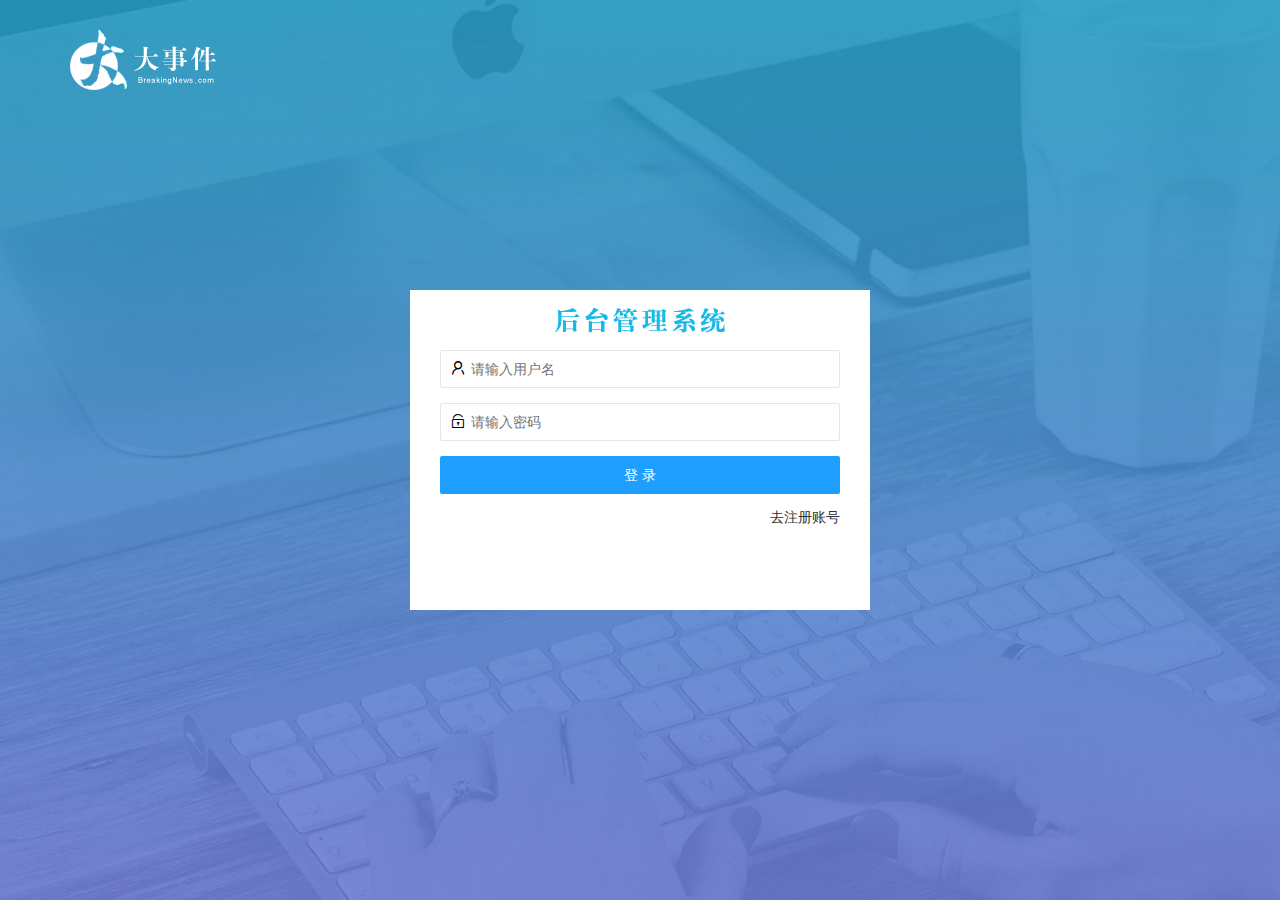
==== commit 2f872eb3: "用户页面完成" ====
--- a/home/index.html
+++ b/home/index.html
@@ -8,6 +8,14 @@
     <link rel="stylesheet" href="/assets/fonts/iconfont.css">
     <link rel="stylesheet" href="/assets/lib/layui/css/layui.css">
     <link rel="stylesheet" href="/assets/css/index.css">
+    <script>
+        // 校验：校验token是否存在
+        let token = localStorage.getItem('token');
+        if (!token) {
+            // 没有token信息
+            location.href = 'login.html';
+        }
+    </script>
 </head>
 
 <body class="layui-layout-body">
@@ -58,9 +66,13 @@
                         <a href="javascript:;">
                             <span class="iconfont icon-user"></span>个人中心</a>
                         <dl class="layui-nav-child">
-                            <dd><a href="javascript:;"><i class="layui-icon layui-icon-app"></i> 基本资料</a></dd>
-                            <dd><a href="javascript:;"><i class="layui-icon layui-icon-app"></i> 更换头像</a></dd>
-                            <dd><a href="javascript:;"><i class="layui-icon layui-icon-app"></i> 重置密码</a></dd>
+                            <dd><a href="/user/user_info.html" target="layBody"><i
+                                        class="layui-icon layui-icon-app"></i>
+                                    基本资料</a></dd>
+                            <dd><a href="/user/user_avatar.html" target="layBody"><i
+                                        class="layui-icon layui-icon-app"></i> 更换头像</a></dd>
+                            <dd><a href="/user/user_pwd.html" target="layBody"><i class="layui-icon layui-icon-app"></i>
+                                    重置密码</a></dd>
                         </dl>
                     </li>
                 </ul>
@@ -69,7 +81,8 @@
 
         <div class="layui-body">
             <!-- 内容主体区域 -->
-            <iframe src="/home/dashboard.html" frameborder="0" name="layBody"></iframe>
+            <!-- <iframe src="/home/dashboard.html" frameborder="0" name="layBody"></iframe> -->
+            <iframe src="/user/user_avatar.html" frameborder="0" name="layBody"></iframe>
         </div>
 
         <div class="layui-footer">
--- a/assets/css/index.css
+++ b/assets/css/index.css
@@ -14,9 +14,10 @@
 iframe {
     width: 100%;
     height: 100%;
+    background-color: #f2f3f5;
 }
 
-.layui-footer {
+.layui-body {
     overflow: hidden;
 }
 
